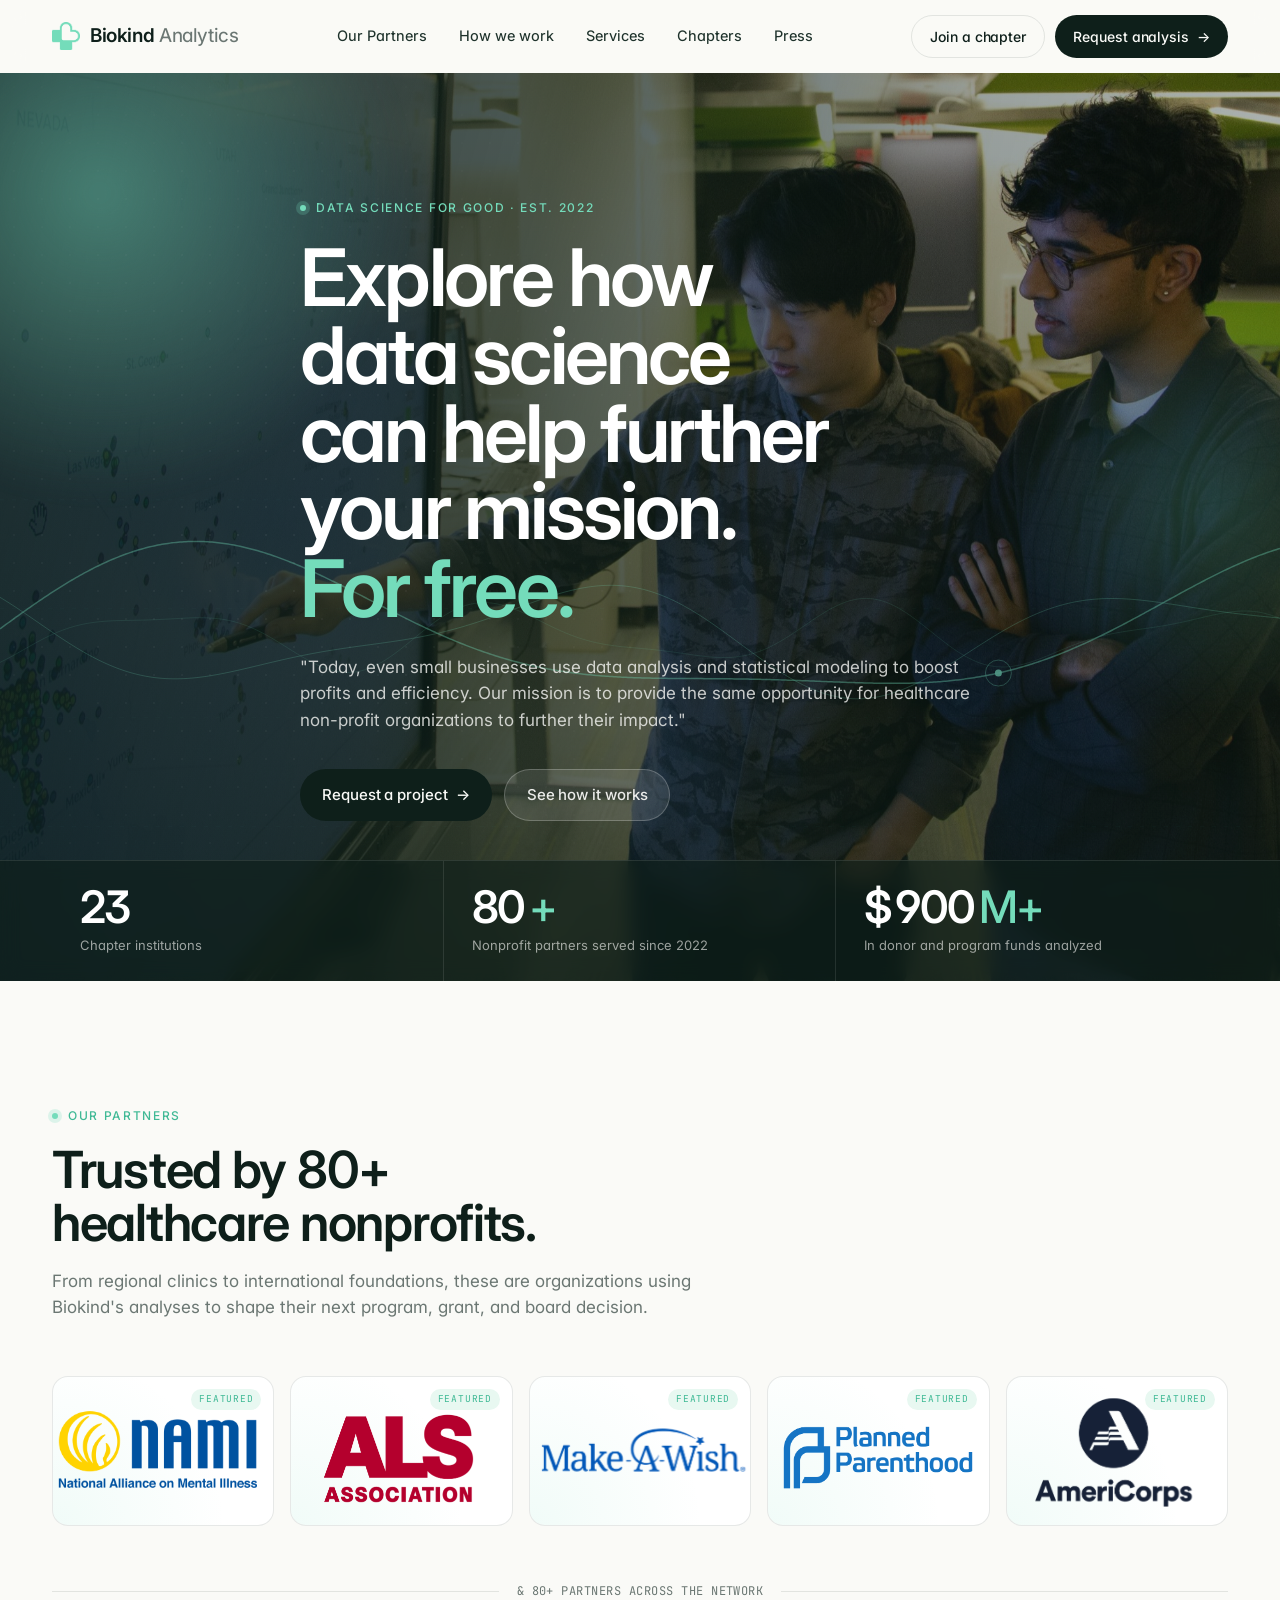
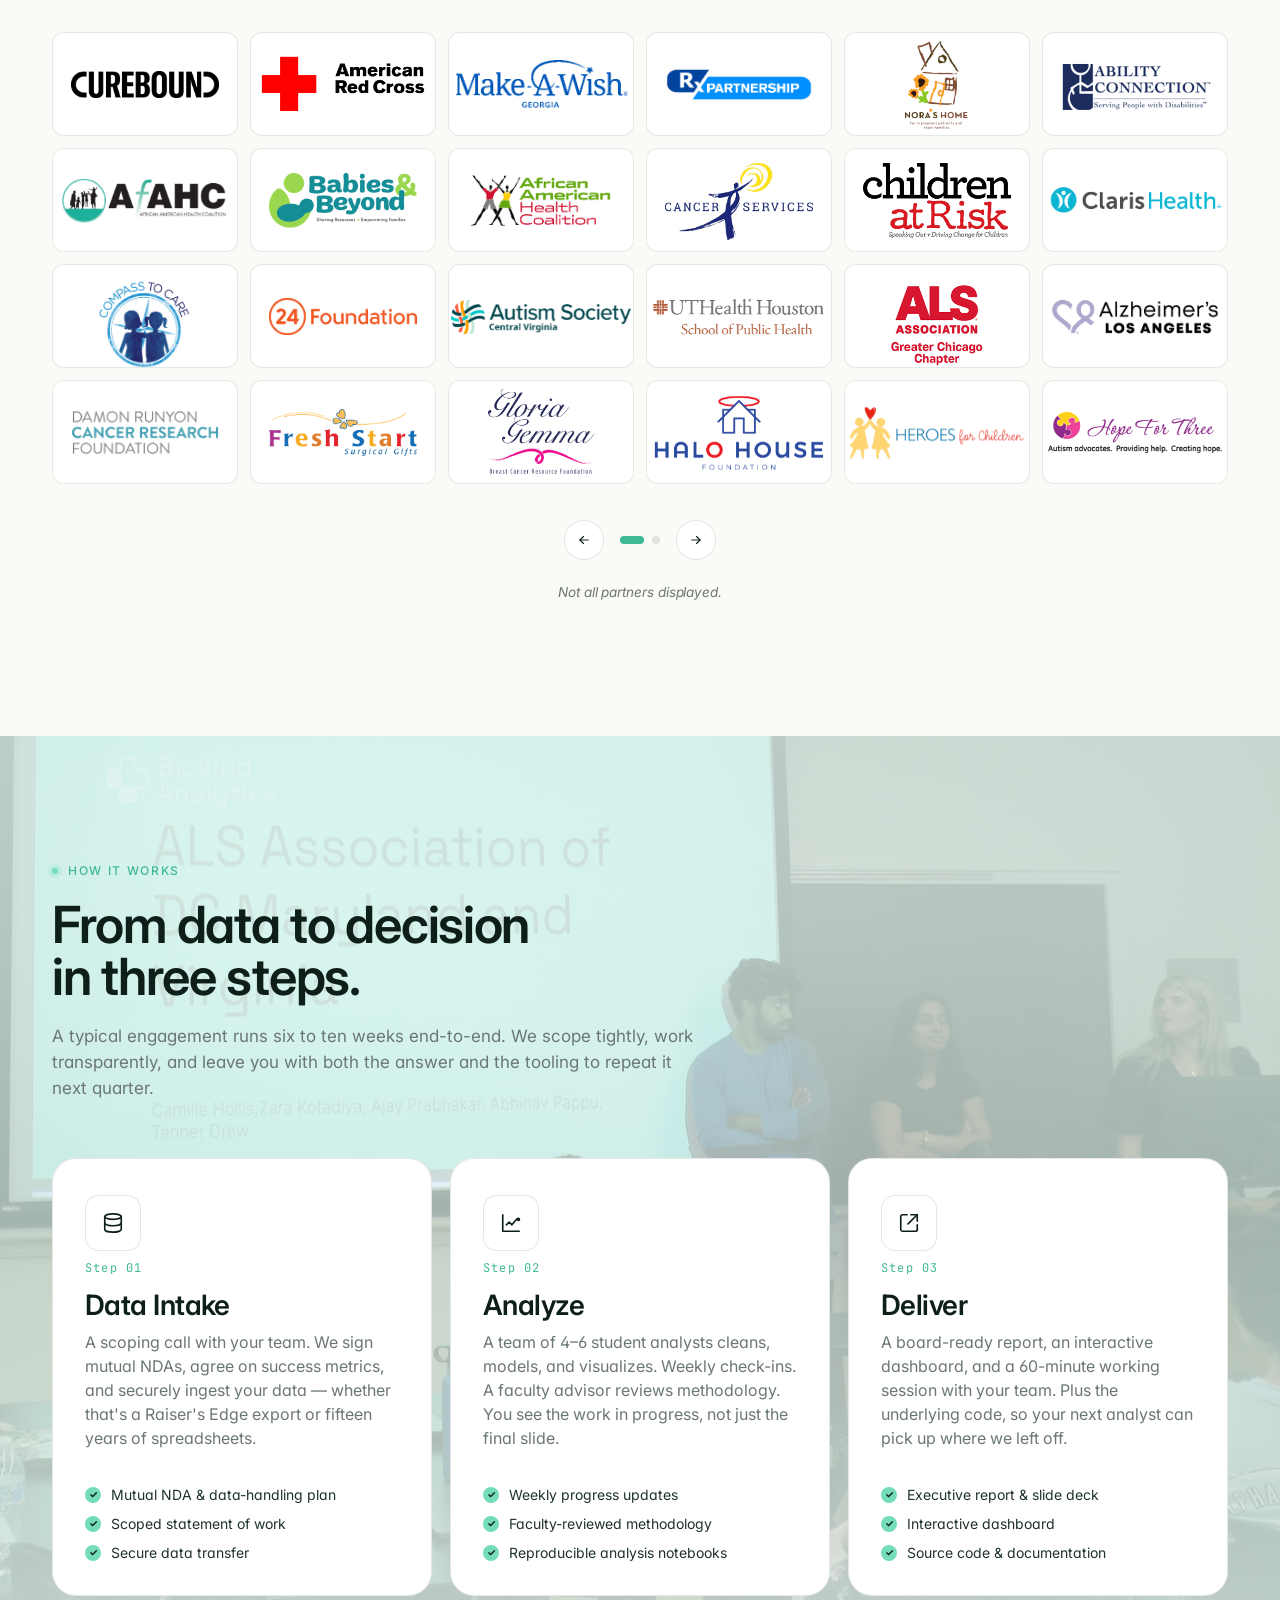
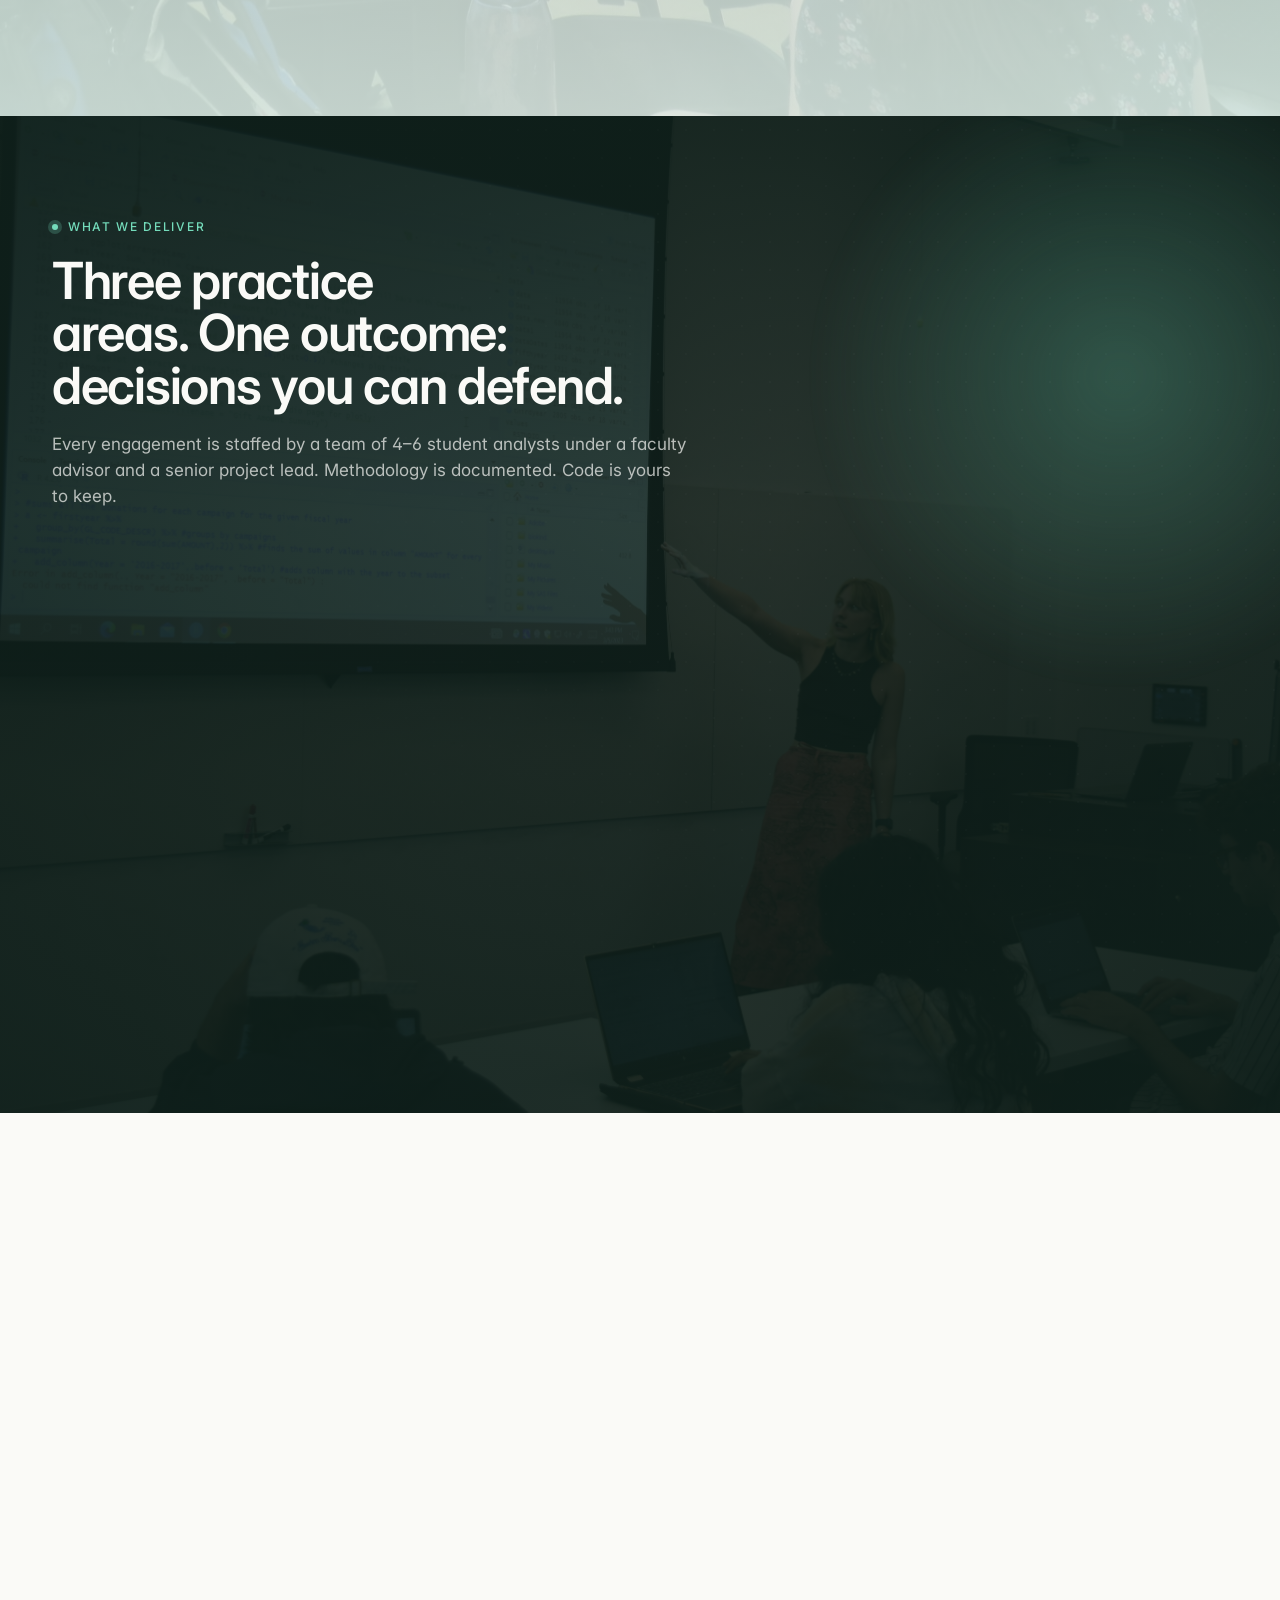
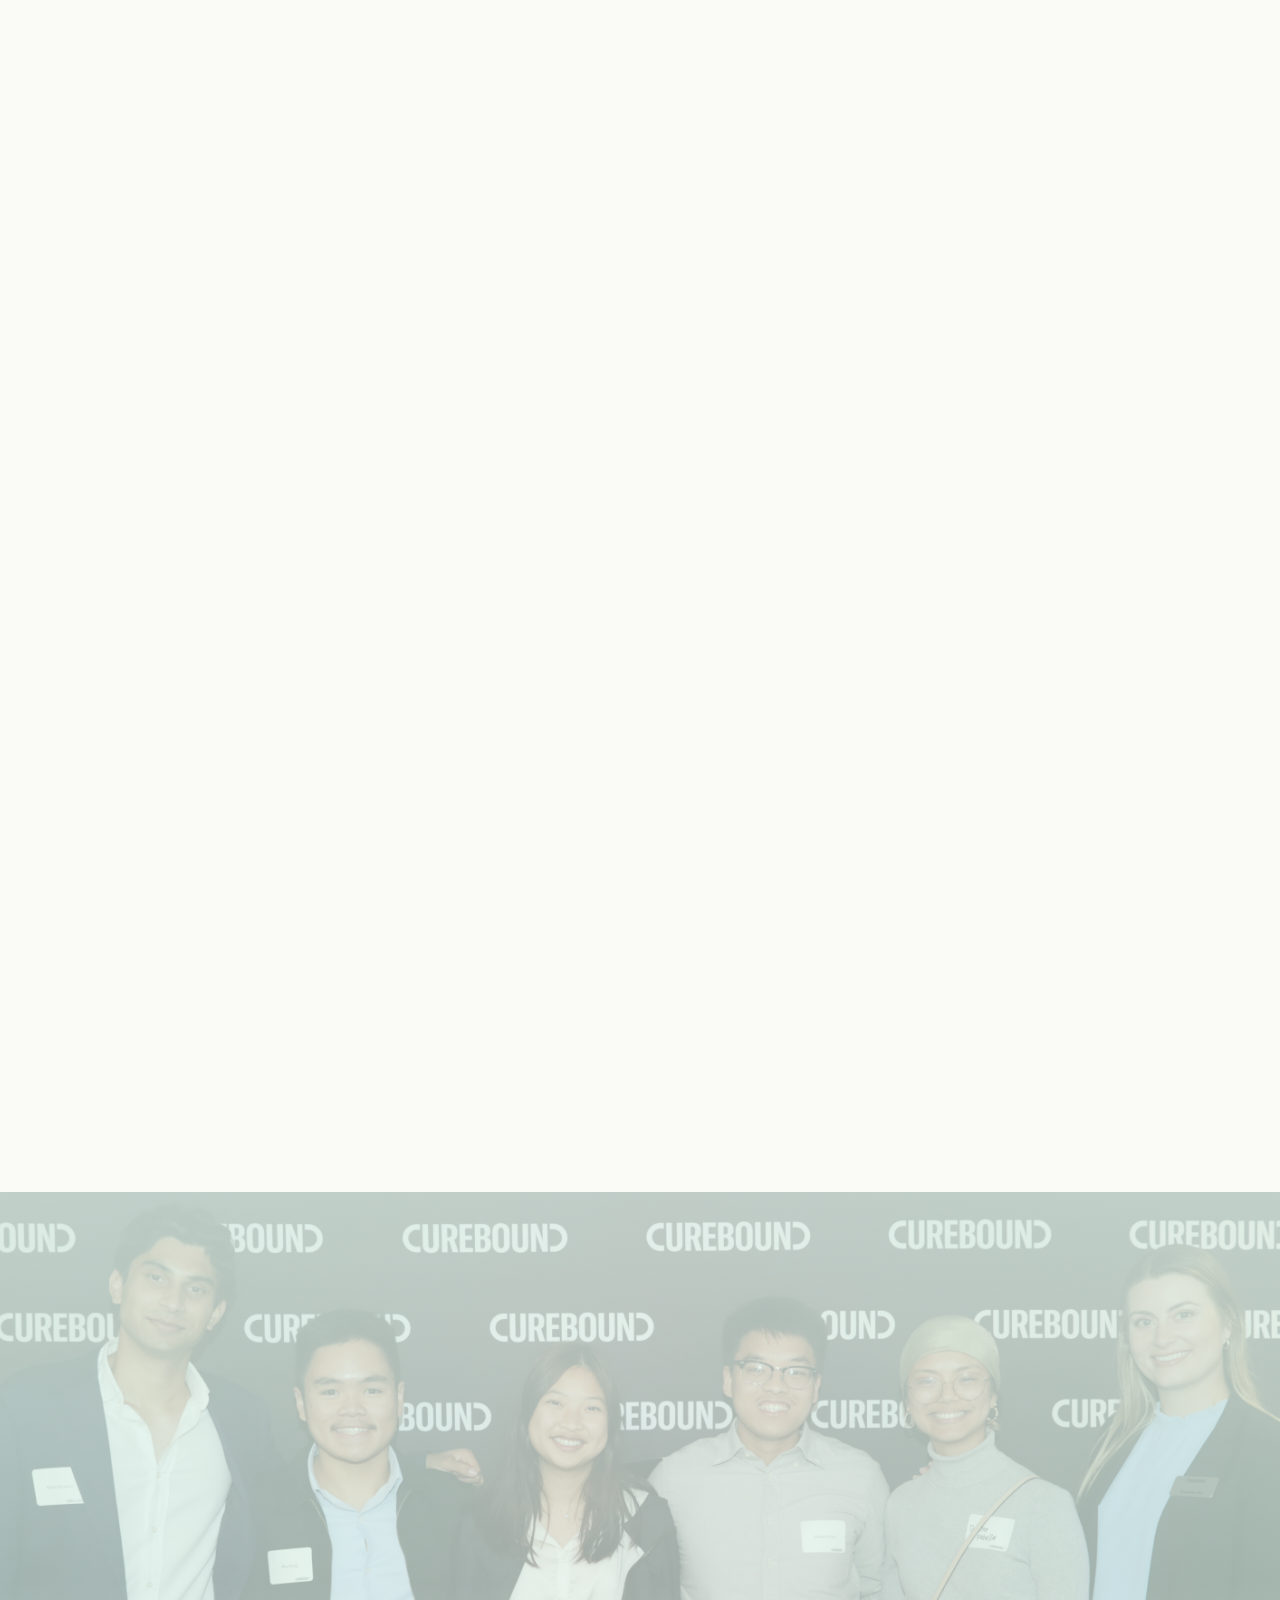
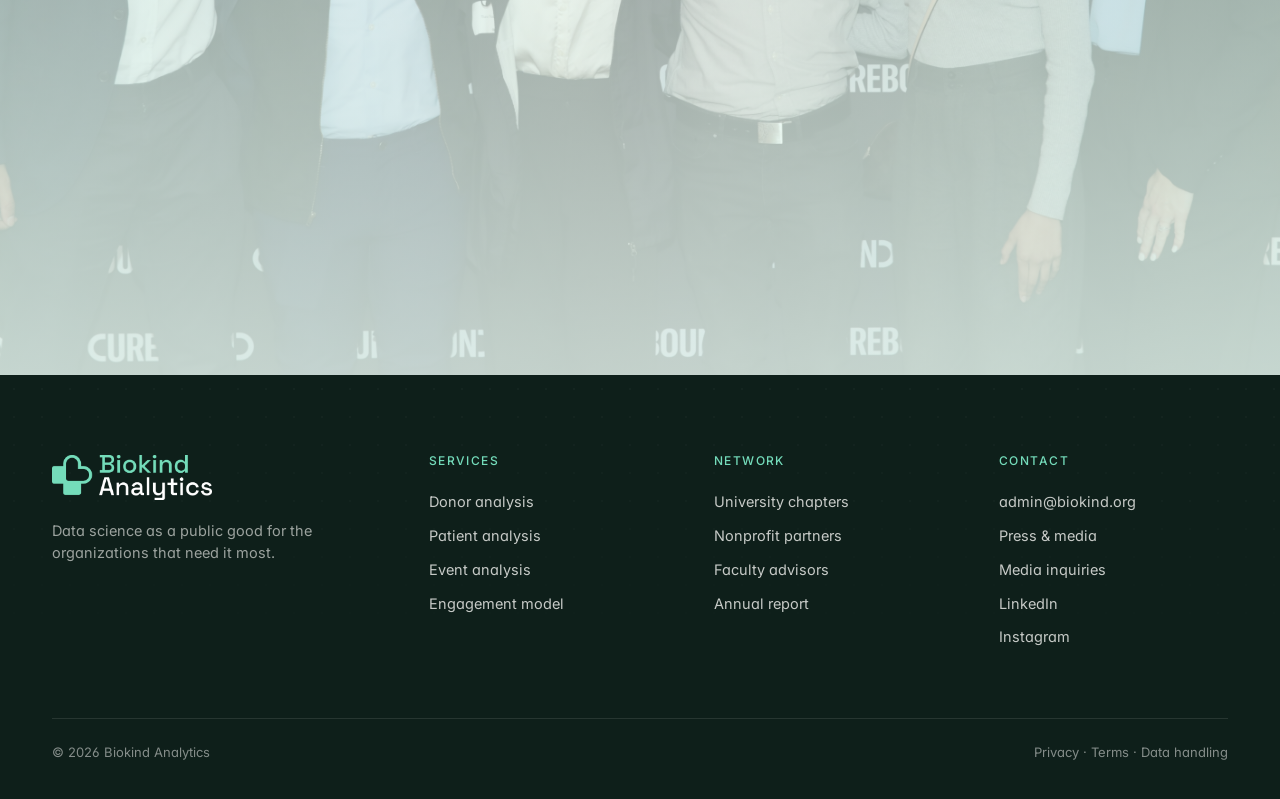
==== index.html @ a63118ed "Initial commit" ====
<!doctype html>
<html lang="en">
<head>
<meta charset="utf-8" />
<meta name="viewport" content="width=device-width, initial-scale=1" />
<title>Biokind Analytics — Data Science for Good</title>
<meta name="description" content="A student-run nonprofit providing free data science services to healthcare nonprofits. Donor trends, patient demographics, fundraising — analyzed by student analysts from 23 universities worldwide." />
<link rel="preconnect" href="https://fonts.googleapis.com" />
<link rel="preconnect" href="https://fonts.gstatic.com" crossorigin />
<link href="https://fonts.googleapis.com/css2?family=Inter:wght@400;450;500;600;700&family=JetBrains+Mono:wght@400;500&display=swap" rel="stylesheet" />
<link rel="stylesheet" href="styles.css" />
<link rel="icon" type="image/png" href="assets/biokind-emblem.png" />
</head>
<body data-motif="dots" data-show-orbs="1">

<!-- ============== NAV ============== -->
<header class="nav" id="nav" data-screen-label="Nav">
  <div class="container nav-inner">
    <a href="#top" class="nav-logo">
      <img class="emblem" src="assets/biokind-emblem.png" alt="" />
      <span>Biokind <span style="color:var(--muted); font-weight:450;">Analytics</span></span>
    </a>
    <nav class="nav-links" aria-label="Primary">
      <a href="#partners">Our Partners</a>
      <a href="#how">How we work</a>
      <a href="#services">Services</a>
      <a href="#chapters">Chapters</a>
      <a href="Press.html">Press</a>
    </nav>
    <div class="nav-cta">
      <a href="#cta" class="btn btn-ghost">Join a chapter</a>
      <a href="#cta" class="btn btn-primary">Request analysis<span class="arrow">→</span></a>
    </div>
  </div>
</header>

<!-- ============== HERO ============== -->
<section class="hero hero-full" id="top" data-screen-label="Hero">

  <!-- Full-bleed background photo -->
  <div class="hero-bg-photo" aria-hidden="true">
    <img src="assets/home.jpg" alt="" />
    <div class="hero-photo-overlay"></div>
  </div>

  <!-- Dot grid motif overlay -->
  <div class="hero-bg" aria-hidden="true">
    <div class="orb"></div>
    <div class="orb orb-2"></div>
    <div class="dot-grid"></div>
  </div>

  <!-- Animated data canvas -->
  <canvas class="hero-canvas" id="heroCanvas" aria-hidden="true"></canvas>

  <!-- Main content -->
  <div class="container hero-content">
    <div class="hero-copy reveal">
      <span class="eyebrow">Data Science for Good · Est. 2022</span>
      <h1 class="display">
        Explore how data science<br />
        can help further your mission.<br />
        <span class="ink-em light-em">For free.</span>
      </h1>
      <p class="lead hero-lead">"Today, even small businesses use data analysis and statistical modeling to boost profits and efficiency. Our mission is to provide the same opportunity for healthcare non-profit organizations to further their impact."</p>
      <div class="hero-cta">
        <a href="#cta" class="btn btn-primary">Request a project<span class="arrow">→</span></a>
        <a href="#how" class="btn btn-ghost-light">See how it works</a>
      </div>
    </div>
  </div>

  <!-- Stats bar anchored to bottom -->
  <div class="hero-stats-bar">
    <div class="container">
      <div class="hero-stats reveal">
        <div class="stat">
          <div class="stat-value" data-count-to="23"><span class="cv">0</span></div>
          <div class="stat-label">Chapter institutions</div>
        </div>
        <div class="stat">
          <div class="stat-value" data-count-to="80"><span class="cv">0</span><span class="suffix">+</span></div>
          <div class="stat-label">Nonprofit partners served since 2022</div>
        </div>
        <div class="stat">
          <div class="stat-value" data-count-to="900">$<span class="cv">0</span><span class="suffix">M+</span></div>
          <div class="stat-label">In donor and program funds analyzed</div>
        </div>
      </div>
    </div>
  </div>


</section>

<!-- ============== PARTNERS ============== -->
<section class="section partners-section" id="partners" data-screen-label="Partners">
  <div class="container">
    <div class="section-head reveal partners-head">
      <span class="eyebrow">Our partners</span>
      <h2 class="h2">Trusted by 80+ healthcare nonprofits.</h2>
      <p class="lead">From regional clinics to international foundations, these are organizations using Biokind's analyses to shape their next program, grant, and board decision.</p>
    </div>

    <div class="featured-partners reveal" id="featuredPartners"></div>

    <div class="partners-divider reveal">
      <span class="line"></span>
      <span class="mono">&amp; 80+ PARTNERS ACROSS THE NETWORK</span>
      <span class="line"></span>
    </div>

    <div class="partners-paginated reveal" id="partnersPaginated">
      <div class="paginated-track" id="paginatedTrack" style="--page: 0;">
        <div class="paginated-page">
          <div class="partner-grid" id="partnerGrid1"></div>
        </div>
        <div class="paginated-page">
          <div class="partner-grid" id="partnerGrid2"></div>
        </div>
      </div>
    </div>

    <div class="paginated-controls reveal">
      <button class="page-btn" id="pagePrev" aria-label="Previous">
        <svg width="14" height="14" viewBox="0 0 24 24" fill="none" stroke="currentColor" stroke-width="2" stroke-linecap="round" stroke-linejoin="round"><path d="M19 12H5"/><path d="M11 18l-6-6 6-6"/></svg>
      </button>
      <div class="page-dots">
        <button class="page-dot active" data-page="0" aria-label="Page 1"></button>
        <button class="page-dot" data-page="1" aria-label="Page 2"></button>
      </div>
      <button class="page-btn" id="pageNext" aria-label="Next">
        <svg width="14" height="14" viewBox="0 0 24 24" fill="none" stroke="currentColor" stroke-width="2" stroke-linecap="round" stroke-linejoin="round"><path d="M5 12h14"/><path d="M13 6l6 6-6 6"/></svg>
      </button>
    </div>

    <p class="partners-note">Not all partners displayed.</p>
  </div>
</section>

<!-- ============== HOW IT WORKS ============== -->
<section class="section how-photo-bg" id="how" data-screen-label="How it works">
  <div class="how-bg-photo" aria-hidden="true">
    <img src="assets/how-it-works.jpg" alt="" />
    <div class="how-photo-overlay"></div>
  </div>
  <div class="container">
    <div class="section-head reveal">
      <span class="eyebrow">How it works</span>
      <h2 class="h2">From data to decision<br />in three steps.</h2>
      <p class="lead">A typical engagement runs six to ten weeks end-to-end. We scope tightly, work transparently, and leave you with both the answer and the tooling to repeat it next quarter.</p>
    </div>

    <div class="how-grid">
      <div class="how-line" aria-hidden="true"></div>

      <div class="how-step reveal">
        <span class="step-dot"></span>
        <div class="step-icon" aria-hidden="true">
          <svg width="22" height="22" viewBox="0 0 24 24" fill="none" stroke="currentColor" stroke-width="1.8" stroke-linecap="round" stroke-linejoin="round"><ellipse cx="12" cy="5" rx="9" ry="3"/><path d="M21 12c0 1.66-4 3-9 3s-9-1.34-9-3"/><path d="M3 5v14c0 1.66 4 3 9 3s9-1.34 9-3V5"/></svg>
        </div>
        <span class="step-no">Step 01</span>
        <h3>Data Intake</h3>
        <p>A scoping call with your team. We sign mutual NDAs, agree on success metrics, and securely ingest your data — whether that's a Raiser's Edge export or fifteen years of spreadsheets.</p>
        <div class="deliverables">
          <div class="deliverable"><span class="check">✓</span> Mutual NDA &amp; data-handling plan</div>
          <div class="deliverable"><span class="check">✓</span> Scoped statement of work</div>
          <div class="deliverable"><span class="check">✓</span> Secure data transfer</div>
        </div>
      </div>

      <div class="how-step reveal">
        <span class="step-dot"></span>
        <div class="step-icon" aria-hidden="true">
          <svg width="22" height="22" viewBox="0 0 24 24" fill="none" stroke="currentColor" stroke-width="1.8" stroke-linecap="round" stroke-linejoin="round"><path d="M3 3v18h18"/><path d="M7 14l3-3 3 3 5-6"/><circle cx="20" cy="8" r="1.2" fill="currentColor"/></svg>
        </div>
        <span class="step-no">Step 02</span>
        <h3>Analyze</h3>
        <p>A team of 4–6 student analysts cleans, models, and visualizes. Weekly check-ins. A faculty advisor reviews methodology. You see the work in progress, not just the final slide.</p>
        <div class="deliverables">
          <div class="deliverable"><span class="check">✓</span> Weekly progress updates</div>
          <div class="deliverable"><span class="check">✓</span> Faculty-reviewed methodology</div>
          <div class="deliverable"><span class="check">✓</span> Reproducible analysis notebooks</div>
        </div>
      </div>

      <div class="how-step reveal">
        <span class="step-dot"></span>
        <div class="step-icon" aria-hidden="true">
          <svg width="22" height="22" viewBox="0 0 24 24" fill="none" stroke="currentColor" stroke-width="1.8" stroke-linecap="round" stroke-linejoin="round"><path d="M14 3h7v7"/><path d="M21 3L11 13"/><path d="M21 14v5a2 2 0 01-2 2H5a2 2 0 01-2-2V5a2 2 0 012-2h5"/></svg>
        </div>
        <span class="step-no">Step 03</span>
        <h3>Deliver</h3>
        <p>A board-ready report, an interactive dashboard, and a 60-minute working session with your team. Plus the underlying code, so your next analyst can pick up where we left off.</p>
        <div class="deliverables">
          <div class="deliverable"><span class="check">✓</span> Executive report &amp; slide deck</div>
          <div class="deliverable"><span class="check">✓</span> Interactive dashboard</div>
          <div class="deliverable"><span class="check">✓</span> Source code &amp; documentation</div>
        </div>
      </div>
    </div>
  </div>
</section>

<!-- ============== SERVICES (dark) ============== -->
<section class="impact services-photo-bg" id="services" data-screen-label="Services">
  <div class="services-bg-photo" aria-hidden="true">
    <img src="assets/classroom.jpg" alt="" />
    <div class="services-photo-overlay"></div>
  </div>
  <div class="dot-grid" aria-hidden="true"></div>
  <div class="orb" aria-hidden="true"></div>
  <div class="container">
    <div class="section-head reveal">
      <span class="eyebrow" style="color: var(--teal);">What we deliver</span>
      <h2 class="h2" style="color: var(--paper);">Three practice areas. One outcome:<br />decisions you can defend.</h2>
      <p class="lead" style="color: rgba(250,250,247,0.7);">Every engagement is staffed by a team of 4–6 student analysts under a faculty advisor and a senior project lead. Methodology is documented. Code is yours to keep.</p>
    </div>

    <div class="services-grid dark-cards">

      <article class="service-card reveal">
        <span class="num">01 / Donor</span>
        <h3>Donor Analysis</h3>
        <p>Segment your supporter base, surface lapsed-giving risk, and forecast year-end revenue. We turn raw CRM exports into a clear retention strategy.</p>
        <div class="service-tags">
          <span class="tag">Retention modeling</span>
          <span class="tag">LTV</span>
          <span class="tag">Cohort analysis</span>
        </div>
        <div class="viz">
          <svg viewBox="0 0 280 148" style="width:100%;height:100%;display:block;" preserveAspectRatio="xMidYMid meet">
            <!-- grid lines -->
            <line x1="36" y1="14" x2="36" y2="118" stroke="rgba(255,255,255,0.12)" stroke-width="1"/>
            <line x1="36" y1="14" x2="272" y2="14" stroke="rgba(255,255,255,0.07)" stroke-width="1" stroke-dasharray="3 4"/>
            <line x1="36" y1="40" x2="272" y2="40" stroke="rgba(255,255,255,0.07)" stroke-width="1" stroke-dasharray="3 4"/>
            <line x1="36" y1="66" x2="272" y2="66" stroke="rgba(255,255,255,0.07)" stroke-width="1" stroke-dasharray="3 4"/>
            <line x1="36" y1="92" x2="272" y2="92" stroke="rgba(255,255,255,0.07)" stroke-width="1" stroke-dasharray="3 4"/>
            <line x1="36" y1="118" x2="272" y2="118" stroke="rgba(255,255,255,0.12)" stroke-width="1"/>
            <!-- y axis labels -->
            <text x="30" y="18" text-anchor="end" fill="rgba(255,255,255,0.4)" font-size="8" font-family="JetBrains Mono,monospace">100%</text>
            <text x="30" y="44" text-anchor="end" fill="rgba(255,255,255,0.4)" font-size="8" font-family="JetBrains Mono,monospace">75%</text>
            <text x="30" y="70" text-anchor="end" fill="rgba(255,255,255,0.4)" font-size="8" font-family="JetBrains Mono,monospace">50%</text>
            <text x="30" y="96" text-anchor="end" fill="rgba(255,255,255,0.4)" font-size="8" font-family="JetBrains Mono,monospace">25%</text>
            <!-- year groups: 2020-2024, each group = retained (teal) + new (white/20) -->
            <!-- 2020: retained 58%, new 42% -->
            <rect x="42" y="68" width="14" height="50" rx="2" fill="rgba(116,220,187,0.90)"/>
            <rect x="57" y="83" width="14" height="35" rx="2" fill="rgba(255,255,255,0.20)"/>
            <!-- 2021: retained 63%, new 37% -->
            <rect x="83" y="61" width="14" height="57" rx="2" fill="rgba(116,220,187,0.90)"/>
            <rect x="98" y="87" width="14" height="31" rx="2" fill="rgba(255,255,255,0.20)"/>
            <!-- 2022: retained 67%, new 33% -->
            <rect x="124" y="55" width="14" height="63" rx="2" fill="rgba(116,220,187,0.90)"/>
            <rect x="139" y="91" width="14" height="27" rx="2" fill="rgba(255,255,255,0.20)"/>
            <!-- 2023: retained 71%, new 29% -->
            <rect x="165" y="49" width="14" height="69" rx="2" fill="rgba(116,220,187,1)"/>
            <rect x="180" y="93" width="14" height="25" rx="2" fill="rgba(255,255,255,0.20)"/>
            <!-- 2024: retained 76%, new 24% -->
            <rect x="206" y="40" width="14" height="78" rx="2" fill="rgba(116,220,187,1)" filter="url(#glow)"/>
            <rect x="221" y="94" width="14" height="24" rx="2" fill="rgba(255,255,255,0.20)"/>
            <!-- x labels -->
            <text x="57" y="130" text-anchor="middle" fill="rgba(255,255,255,0.45)" font-size="8" font-family="JetBrains Mono,monospace">2020</text>
            <text x="98" y="130" text-anchor="middle" fill="rgba(255,255,255,0.45)" font-size="8" font-family="JetBrains Mono,monospace">2021</text>
            <text x="139" y="130" text-anchor="middle" fill="rgba(255,255,255,0.45)" font-size="8" font-family="JetBrains Mono,monospace">2022</text>
            <text x="180" y="130" text-anchor="middle" fill="rgba(255,255,255,0.45)" font-size="8" font-family="JetBrains Mono,monospace">2023</text>
            <text x="221" y="130" text-anchor="middle" fill="rgba(255,255,255,0.45)" font-size="8" font-family="JetBrains Mono,monospace">2024</text>
            <!-- legend -->
            <rect x="37" y="139" width="8" height="6" rx="1" fill="rgba(116,220,187,0.9)"/>
            <text x="48" y="145" fill="rgba(255,255,255,0.55)" font-size="8" font-family="JetBrains Mono,monospace">Retained</text>
            <rect x="110" y="139" width="8" height="6" rx="1" fill="rgba(255,255,255,0.20)"/>
            <text x="121" y="145" fill="rgba(255,255,255,0.55)" font-size="8" font-family="JetBrains Mono,monospace">New</text>
          </svg>
        </div>
      </article>

      <article class="service-card reveal">
        <span class="num">02 / Patient</span>
        <h3>Patient Analysis</h3>
        <p>Map who you serve and who you're missing. Demographics, access gaps, outcomes trends. Visualized for board decks and grant applications.</p>
        <div class="service-tags">
          <span class="tag">Demographics</span>
          <span class="tag">Access mapping</span>
          <span class="tag">Outcomes</span>
        </div>
        <div class="viz">
          <svg viewBox="0 0 280 148" style="width:100%;height:100%;display:block;" preserveAspectRatio="xMidYMid meet">
            <defs>
              <filter id="glow"><feGaussianBlur stdDeviation="2" result="blur"/><feMerge><feMergeNode in="blur"/><feMergeNode in="SourceGraphic"/></feMerge></filter>
            </defs>
            <!-- donut: cx=90,cy=74,r=46,inner=28 -->
            <!-- Under 18: 22% = 79.2deg, stroke-dasharray=22 78 -->
            <circle cx="90" cy="74" r="38" fill="none" stroke="rgba(255,255,255,0.06)" stroke-width="18"/>
            <circle cx="90" cy="74" r="38" fill="none" stroke="rgba(116,220,187,1)" stroke-width="18" stroke-dasharray="23.88 100" stroke-dashoffset="0" transform="rotate(-90 90 74)" stroke-linecap="butt"/>
            <circle cx="90" cy="74" r="38" fill="none" stroke="rgba(255,255,255,0.55)" stroke-width="18" stroke-dasharray="31.4 100" stroke-dashoffset="-23.88" transform="rotate(-90 90 74)" stroke-linecap="butt"/>
            <circle cx="90" cy="74" r="38" fill="none" stroke="rgba(116,220,187,0.45)" stroke-width="18" stroke-dasharray="28.9 100" stroke-dashoffset="-55.28" transform="rotate(-90 90 74)" stroke-linecap="butt"/>
            <circle cx="90" cy="74" r="38" fill="none" stroke="rgba(255,255,255,0.22)" stroke-width="18" stroke-dasharray="15.72 100" stroke-dashoffset="-84.18" transform="rotate(-90 90 74)" stroke-linecap="butt"/>
            <!-- center label -->
            <text x="90" y="70" text-anchor="middle" fill="white" font-size="16" font-weight="600" font-family="Inter,sans-serif">4,218</text>
            <text x="90" y="82" text-anchor="middle" fill="rgba(255,255,255,0.45)" font-size="8" font-family="JetBrains Mono,monospace">PATIENTS</text>
            <!-- legend -->
            <rect x="152" y="28" width="9" height="9" rx="2" fill="rgba(116,220,187,1)"/>
            <text x="165" y="37" fill="rgba(255,255,255,0.80)" font-size="9.5" font-family="Inter,sans-serif">Under 18</text>
            <text x="165" y="48" fill="rgba(255,255,255,0.45)" font-size="8.5" font-family="JetBrains Mono,monospace">22%</text>
            <rect x="152" y="58" width="9" height="9" rx="2" fill="rgba(255,255,255,0.55)"/>
            <text x="165" y="67" fill="rgba(255,255,255,0.80)" font-size="9.5" font-family="Inter,sans-serif">18 – 40</text>
            <text x="165" y="78" fill="rgba(255,255,255,0.45)" font-size="8.5" font-family="JetBrains Mono,monospace">31%</text>
            <rect x="152" y="88" width="9" height="9" rx="2" fill="rgba(116,220,187,0.45)"/>
            <text x="165" y="97" fill="rgba(255,255,255,0.80)" font-size="9.5" font-family="Inter,sans-serif">40 – 65</text>
            <text x="165" y="108" fill="rgba(255,255,255,0.45)" font-size="8.5" font-family="JetBrains Mono,monospace">29%</text>
            <rect x="152" y="118" width="9" height="9" rx="2" fill="rgba(255,255,255,0.22)"/>
            <text x="165" y="127" fill="rgba(255,255,255,0.80)" font-size="9.5" font-family="Inter,sans-serif">65+</text>
            <text x="165" y="138" fill="rgba(255,255,255,0.45)" font-size="8.5" font-family="JetBrains Mono,monospace">18%</text>
          </svg>
        </div>
      </article>

      <article class="service-card reveal">
        <span class="num">03 / Event</span>
        <h3>Event Analysis</h3>
        <p>Measure what your gala, race, or campaign actually returned. Attendance, ROI, channel attribution.</p>
        <div class="service-tags">
          <span class="tag">ROI</span>
          <span class="tag">Attribution</span>
          <span class="tag">Benchmarking</span>
        </div>
        <div class="viz">
          <svg viewBox="0 0 280 148" style="width:100%;height:100%;display:block;" preserveAspectRatio="xMidYMid meet">
            <defs>
              <linearGradient id="grossGrad" x1="0" y1="0" x2="0" y2="1">
                <stop offset="0%" stop-color="rgba(116,220,187,0.30)"/>
                <stop offset="100%" stop-color="rgba(116,220,187,0)"/>
              </linearGradient>
              <linearGradient id="netGrad" x1="0" y1="0" x2="0" y2="1">
                <stop offset="0%" stop-color="rgba(255,255,255,0.15)"/>
                <stop offset="100%" stop-color="rgba(255,255,255,0)"/>
              </linearGradient>
            </defs>
            <!-- grid -->
            <line x1="36" y1="14" x2="36" y2="112" stroke="rgba(255,255,255,0.12)" stroke-width="1"/>
            <line x1="36" y1="112" x2="272" y2="112" stroke="rgba(255,255,255,0.12)" stroke-width="1"/>
            <line x1="36" y1="14" x2="272" y2="14" stroke="rgba(255,255,255,0.06)" stroke-width="1" stroke-dasharray="3 4"/>
            <line x1="36" y1="46" x2="272" y2="46" stroke="rgba(255,255,255,0.06)" stroke-width="1" stroke-dasharray="3 4"/>
            <line x1="36" y1="79" x2="272" y2="79" stroke="rgba(255,255,255,0.06)" stroke-width="1" stroke-dasharray="3 4"/>
            <!-- y axis -->
            <text x="30" y="18" text-anchor="end" fill="rgba(255,255,255,0.35)" font-size="8" font-family="JetBrains Mono,monospace">$150k</text>
            <text x="30" y="50" text-anchor="end" fill="rgba(255,255,255,0.35)" font-size="8" font-family="JetBrains Mono,monospace">$100k</text>
            <text x="30" y="83" text-anchor="end" fill="rgba(255,255,255,0.35)" font-size="8" font-family="JetBrains Mono,monospace">$50k</text>
            <!-- Gross revenue fill -->
            <path d="M46,88 C72,80 98,52 124,44 C150,36 176,24 202,20 C228,16 254,18 268,16 L268,112 L46,112 Z" fill="url(#grossGrad)"/>
            <!-- Net revenue fill -->
            <path d="M46,105 C72,100 98,88 124,80 C150,72 176,60 202,55 C228,50 254,50 268,48 L268,112 L46,112 Z" fill="url(#netGrad)"/>
            <!-- Gross line -->
            <path d="M46,88 C72,80 98,52 124,44 C150,36 176,24 202,20 C228,16 254,18 268,16" fill="none" stroke="rgba(116,220,187,1)" stroke-width="2" stroke-linecap="round"/>
            <!-- Net line -->
            <path d="M46,105 C72,100 98,88 124,80 C150,72 176,60 202,55 C228,50 254,50 268,48" fill="none" stroke="rgba(255,255,255,0.50)" stroke-width="1.5" stroke-linecap="round" stroke-dasharray="5 3"/>
            <!-- dots on gross -->
            <circle cx="124" cy="44" r="3" fill="rgba(116,220,187,1)"/>
            <circle cx="202" cy="20" r="3.5" fill="rgba(116,220,187,1)"/>
            <!-- x labels -->
            <text x="46" y="125" text-anchor="middle" fill="rgba(255,255,255,0.35)" font-size="7.5" font-family="JetBrains Mono,monospace">Gala</text>
            <text x="90" y="125" text-anchor="middle" fill="rgba(255,255,255,0.35)" font-size="7.5" font-family="JetBrains Mono,monospace">5K Run</text>
            <text x="134" y="125" text-anchor="middle" fill="rgba(255,255,255,0.35)" font-size="7.5" font-family="JetBrains Mono,monospace">Auction</text>
            <text x="178" y="125" text-anchor="middle" fill="rgba(255,255,255,0.35)" font-size="7.5" font-family="JetBrains Mono,monospace">Golf</text>
            <text x="222" y="125" text-anchor="middle" fill="rgba(255,255,255,0.35)" font-size="7.5" font-family="JetBrains Mono,monospace">Concert</text>
            <text x="266" y="125" text-anchor="middle" fill="rgba(255,255,255,0.35)" font-size="7.5" font-family="JetBrains Mono,monospace">Gala '24</text>
            <!-- legend -->
            <line x1="37" y1="139" x2="47" y2="139" stroke="rgba(116,220,187,1)" stroke-width="2"/>
            <text x="50" y="143" fill="rgba(255,255,255,0.55)" font-size="8" font-family="JetBrains Mono,monospace">Gross revenue</text>
            <line x1="145" y1="139" x2="155" y2="139" stroke="rgba(255,255,255,0.45)" stroke-width="1.5" stroke-dasharray="4 2"/>
            <text x="158" y="143" fill="rgba(255,255,255,0.55)" font-size="8" font-family="JetBrains Mono,monospace">Net revenue</text>
          </svg>
        </div>
      </article>

    </div>
  </div>
</section>

<!-- ============== TESTIMONIALS ============== -->
<section class="section" id="testimonials" data-screen-label="Testimonials">
  <div class="container">
    <div class="section-head reveal">
      <span class="eyebrow">From our partners</span>
      <h2 class="h2">What nonprofit CEOs are saying.</h2>
    </div>

    <div class="testimonial-grid">
      <article class="testimonial featured reveal">
        <div class="quote-mark">“</div>
        <blockquote>Biokind helped our internal team understand our metric better and to share with donors key data points that fuel our mission. They also helped identify how we are reaching underserved communities, which in turn, helps us apply for more grant opportunities.</blockquote>
        <div class="attribution">
          <div class="avatar avatar-photo"><img src="assets/david-hancock.jpeg" alt="David Hancock" /></div>
          <div>
            <div class="name" style="color: var(--paper);">David Hancock</div>
            <div class="role">CEO, Heroes for Children</div>
          </div>
        </div>
      </article>

      <article class="testimonial reveal">
        <div class="quote-mark">“</div>
        <blockquote>The analysis will help us dig further into our donor data and make more informed decisions about solicitations and stewardship. It highlighted the timing of revenue and where to leverage campaigns.</blockquote>
        <div class="attribution">
          <div class="avatar avatar-photo"><img src="assets/jill-brunner.jpeg" alt="Jill Brunner" /></div>
          <div>
            <div class="name">Jill Brunner</div>
            <div class="role">VP, ALS Association</div>
          </div>
        </div>
      </article>
    </div>
  </div>
</section>

<!-- ============== PARTNERS & CHAPTERS ============== -->
<section class="section logo-section" id="chapters" data-screen-label="Chapters">
  <div class="container">
    <div class="section-head reveal">
      <span class="eyebrow">The network</span>
      <h2 class="h2">23 university chapters.<br />One mission.</h2>
    </div>

    <div class="logo-grid reveal" id="chaptersGrid">
      <div class="logo-cell"><img src="assets/chapters/emory.png" alt="Emory University" loading="lazy" /></div>
      <div class="logo-cell"><img src="assets/chapters/rice.png" alt="Rice University" loading="lazy" /></div>
      <div class="logo-cell"><img src="assets/chapters/johns-hopkins.png" alt="Johns Hopkins University" loading="lazy" /></div>
      <div class="logo-cell"><img src="assets/chapters/duke.png" alt="Duke University" loading="lazy" /></div>
      <div class="logo-cell"><img src="assets/chapters/uva.png" alt="University of Virginia" loading="lazy" /></div>
      <div class="logo-cell"><img src="assets/chapters/unc.png" alt="UNC Chapel Hill" loading="lazy" /></div>
      <div class="logo-cell"><img src="assets/chapters/northwestern.png" alt="Northwestern University" loading="lazy" /></div>
      <div class="logo-cell"><img src="assets/chapters/uchicago.png" alt="University of Chicago" loading="lazy" /></div>
      <div class="logo-cell"><img src="assets/chapters/nyu.png" alt="NYU" loading="lazy" /></div>
      <div class="logo-cell"><img src="assets/chapters/usc.png" alt="USC" loading="lazy" /></div>
      <div class="logo-cell"><img src="assets/chapters/ucla.png" alt="UCLA" loading="lazy" /></div>
      <div class="logo-cell"><img src="assets/chapters/ucsd.png" alt="UC San Diego" loading="lazy" /></div>
      <div class="logo-cell"><img src="assets/chapters/ucdavis.png" alt="UC Davis" loading="lazy" /></div>
      <div class="logo-cell"><img src="assets/chapters/illinois.png" alt="University of Illinois" loading="lazy" /></div>
      <div class="logo-cell"><img src="assets/chapters/uwisconsin.png" alt="University of Wisconsin–Madison" loading="lazy" /></div>
      <div class="logo-cell"><img src="assets/chapters/northeastern.png" alt="Northeastern University" loading="lazy" /></div>
      <div class="logo-cell"><img src="assets/chapters/rutgers.png" alt="Rutgers University" loading="lazy" /></div>
      <div class="logo-cell"><img src="assets/chapters/brown.png" alt="Brown University" loading="lazy" /></div>
      <div class="logo-cell"><img src="assets/chapters/rochester.png" alt="University of Rochester" loading="lazy" /></div>
      <div class="logo-cell"><img src="assets/chapters/vanderbilt.png" alt="Vanderbilt University" loading="lazy" /></div>
      <div class="logo-cell"><img src="assets/chapters/toronto.png" alt="University of Toronto" loading="lazy" /></div>
      <div class="logo-cell"><img src="assets/chapters/ubc.png" alt="University of British Columbia" loading="lazy" /></div>
      <div class="logo-cell"><img src="assets/chapters/sydney.png" alt="University of Sydney" loading="lazy" /></div>
    </div>
  </div>
</section>

<!-- ============== GET INVOLVED ============== -->
<section class="section cta-photo-bg" id="cta" data-screen-label="Get Involved">
  <div class="cta-bg-photo" aria-hidden="true">
    <img src="assets/get-involved.jpg" alt="" />
    <div class="cta-photo-overlay"></div>
  </div>
  <div class="container">
    <div class="section-head reveal">
      <span class="eyebrow">Get involved</span>
      <h2 class="h2">Three ways forward.</h2>
      <p class="lead">Whether you have data that needs answers, a chapter to start, or capacity to support our work, there's a place for you.</p>
    </div>

    <div class="cta-grid">
      <article class="cta-card teal reveal">
        <span class="audience">For nonprofits</span>
        <h3>Request a project</h3>
        <p>If your organization works in healthcare and you have data sitting unanalyzed, tell us about it. We respond to every inquiry within five business days.</p>
        <span class="corner" aria-hidden="true">
          <svg width="14" height="14" viewBox="0 0 24 24" fill="none" stroke="currentColor" stroke-width="2.2" stroke-linecap="round" stroke-linejoin="round"><path d="M5 12h14"/><path d="M13 6l6 6-6 6"/></svg>
        </span>
        <a href="#" class="btn btn-primary">Submit an inquiry<span class="arrow">→</span></a>
      </article>

      <article class="cta-card dark reveal">
        <span class="audience">For students</span>
        <h3>Join a chapter</h3>
        <p>Active chapters at 23 universities. No chapter at your school? We'll help you start one, over 80% of our current chapters were founded by students like you.</p>
        <span class="corner" aria-hidden="true">
          <svg width="14" height="14" viewBox="0 0 24 24" fill="none" stroke="currentColor" stroke-width="2.2" stroke-linecap="round" stroke-linejoin="round"><path d="M5 12h14"/><path d="M13 6l6 6-6 6"/></svg>
        </span>
        <a href="#" class="btn btn-secondary">Find your chapter<span class="arrow">→</span></a>
      </article>
    </div>
  </div>
</section>

<!-- ============== FOOTER ============== -->
<footer id="about" data-screen-label="Footer">
  <div class="dot-grid" aria-hidden="true"></div>
  <div class="container">
    <div class="foot-grid">
      <div class="foot-brand">
        <img src="assets/biokind-logo.png" alt="Biokind Analytics" />
        <p>Data science as a public good for the organizations that need it most.</p>
      </div>
      <div class="foot-col">
        <h4>Services</h4>
        <a href="#services">Donor analysis</a>
        <a href="#services">Patient analysis</a>
        <a href="#services">Event analysis</a>
        <a href="#how">Engagement model</a>
      </div>
      <div class="foot-col">
        <h4>Network</h4>
        <a href="#chapters">University chapters</a>
        <a href="#chapters">Nonprofit partners</a>
        <a href="#">Faculty advisors</a>
        <a href="#">Annual report</a>
      </div>
      <div class="foot-col">
        <h4>Contact</h4>
        <a href="mailto:admin@biokind.org">admin@biokind.org</a>
        <a href="Press.html">Press &amp; media</a>
        <a href="mailto:admin@biokind.org?subject=Media%20inquiry">Media inquiries</a>
        <a href="#">LinkedIn</a>
        <a href="#">Instagram</a>
      </div>
    </div>
    <div class="foot-bottom">
      <span>© 2026 Biokind Analytics</span>
      <span>Privacy · Terms · Data handling</span>
    </div>
  </div>
</footer>

<script src="script.js"></script>

</body>
</html>
---- styles.css ----
/* ============== Biokind Analytics — styles ============== */

:root {
  --teal: #74dcbb;
  --teal-deep: #3FB995;
  --teal-soft: #E8F8F1;
  --teal-glow: rgba(116, 220, 187, 0.45);

  --ink: #0E1F1A;
  --ink-2: #1E322B;
  --muted: #6B7773;
  --line: rgba(14, 31, 26, 0.10);
  --line-soft: rgba(14, 31, 26, 0.06);
  --paper: #FAFAF7;
  --paper-2: #F4F4EF;
  --white: #ffffff;

  --radius-sm: 8px;
  --radius: 14px;
  --radius-lg: 24px;
  --radius-xl: 32px;

  --shadow-sm: 0 1px 2px rgba(14,31,26,0.04), 0 1px 1px rgba(14,31,26,0.03);
  --shadow: 0 1px 2px rgba(14,31,26,0.04), 0 8px 24px rgba(14,31,26,0.06);
  --shadow-lg: 0 24px 60px -20px rgba(14,31,26,0.18), 0 8px 24px rgba(14,31,26,0.06);

  --container: 1240px;

  --font: "Inter", -apple-system, BlinkMacSystemFont, "Segoe UI", sans-serif;
  --mono: "JetBrains Mono", ui-monospace, SFMono-Regular, Menlo, monospace;
}

* { box-sizing: border-box; }

html, body {
  margin: 0;
  padding: 0;
  font-family: var(--font);
  color: var(--ink);
  background: var(--paper);
  font-feature-settings: "ss01", "cv11";
  -webkit-font-smoothing: antialiased;
  -moz-osx-font-smoothing: grayscale;
  line-height: 1.5;
  scroll-behavior: smooth;
}

img { max-width: 100%; display: block; }
a { color: inherit; text-decoration: none; }
button { font-family: inherit; cursor: pointer; border: none; background: none; }

.container {
  max-width: var(--container);
  margin: 0 auto;
  padding: 0 32px;
}

/* ============== Typography ============== */
h1, h2, h3, h4 {
  font-family: var(--font);
  font-weight: 600;
  letter-spacing: -0.02em;
  line-height: 1.05;
  margin: 0;
  color: var(--ink);
  text-wrap: balance;
}

.display {
  font-size: clamp(44px, 6.2vw, 84px);
  font-weight: 600;
  letter-spacing: -0.035em;
  line-height: 0.98;
}

.h2 {
  font-size: clamp(34px, 4vw, 54px);
  letter-spacing: -0.025em;
  line-height: 1.02;
}

.h3 {
  font-size: clamp(22px, 2vw, 28px);
  letter-spacing: -0.015em;
  line-height: 1.15;
}

.eyebrow {
  font-size: 12px;
  font-weight: 500;
  letter-spacing: 0.14em;
  text-transform: uppercase;
  color: var(--teal-deep);
  display: inline-flex;
  align-items: center;
  gap: 10px;
}
.eyebrow::before {
  content: "";
  width: 6px;
  height: 6px;
  border-radius: 50%;
  background: var(--teal);
  box-shadow: 0 0 0 4px rgba(116,220,187,0.22);
}

.lead {
  font-size: clamp(17px, 1.3vw, 20px);
  color: var(--muted);
  line-height: 1.55;
  max-width: 62ch;
  text-wrap: pretty;
}

.mono {
  font-family: var(--mono);
  font-size: 12px;
  letter-spacing: 0.04em;
  text-transform: uppercase;
  color: var(--muted);
}

/* ============== Buttons ============== */
.btn {
  display: inline-flex;
  align-items: center;
  gap: 8px;
  padding: 14px 22px;
  border-radius: 999px;
  font-size: 15px;
  font-weight: 500;
  letter-spacing: -0.005em;
  transition: transform .15s ease, background .2s ease, color .2s ease, box-shadow .2s ease;
  white-space: nowrap;
}
.btn-primary {
  background: var(--ink);
  color: var(--paper);
}
.btn-primary:hover {
  background: var(--ink-2);
  transform: translateY(-1px);
  box-shadow: 0 8px 20px rgba(14,31,26,0.18);
}
.btn-secondary {
  background: var(--teal);
  color: var(--ink);
}
.btn-secondary:hover {
  background: var(--teal-deep);
  color: var(--white);
  transform: translateY(-1px);
}
.btn-ghost {
  background: transparent;
  color: var(--ink);
  border: 1px solid var(--line);
}
.btn-ghost:hover {
  background: var(--white);
  border-color: var(--ink);
}
.btn .arrow {
  transition: transform .2s ease;
}
.btn:hover .arrow { transform: translateX(3px); }

/* ============== Nav ============== */
.nav {
  position: sticky;
  top: 0;
  z-index: 100;
  background: rgba(250,250,247,0.78);
  backdrop-filter: saturate(140%) blur(12px);
  -webkit-backdrop-filter: saturate(140%) blur(12px);
  border-bottom: 1px solid transparent;
  transition: border-color .2s ease, background .2s ease;
}
.nav.scrolled {
  border-bottom-color: var(--line-soft);
}
.nav-inner {
  display: flex;
  align-items: center;
  justify-content: space-between;
  height: 72px;
}
.nav-logo {
  display: flex;
  align-items: center;
  gap: 10px;
  font-weight: 600;
  letter-spacing: -0.02em;
  font-size: 19px;
  color: var(--ink);
}
.nav-logo .emblem {
  width: 28px;
  height: 28px;
}
.nav-links {
  display: flex;
  gap: 4px;
}
.nav-links a {
  padding: 8px 14px;
  border-radius: 999px;
  font-size: 14.5px;
  color: var(--ink-2);
  font-weight: 450;
  transition: background .2s ease, color .2s ease;
}
.nav-links a:hover {
  background: var(--white);
  color: var(--ink);
}
.nav-cta {
  display: flex;
  gap: 10px;
}
.nav-cta .btn {
  padding: 10px 18px;
  font-size: 14px;
}

@media (max-width: 880px) {
  .nav-links { display: none; }
}

/* ============== Hero (full-bleed) ============== */
.hero-full {
  position: relative;
  min-height: 92vh;
  display: flex;
  flex-direction: column;
  justify-content: center;
  overflow: hidden;
  padding: 0;
}

/* Background photo */
.hero-bg-photo {
  position: absolute;
  inset: 0;
  z-index: 0;
}
.hero-bg-photo img {
  width: 100%;
  height: 100%;
  object-fit: cover;
  object-position: 48.25% 29.09%;
  transform: scale(1.030);
  transform-origin: 48.25% 29.09%;
  display: block;
  pointer-events: none;
  -webkit-user-drag: none;
}.hero-photo-overlay {
  position: absolute;
  inset: 0;
  background:
    linear-gradient(105deg, rgba(14,31,26,0.88) 0%, rgba(14,31,26,0.70) 38%, rgba(14,31,26,0.35) 65%, rgba(14,31,26,0.18) 100%),
    linear-gradient(180deg, rgba(14,31,26,0.10) 0%, rgba(14,31,26,0.55) 100%);
}

/* Dot grid motif — lighter version on dark bg */
.hero-bg {
  position: absolute;
  inset: 0;
  z-index: 1;
  pointer-events: none;
}
.dot-grid {
  position: absolute;
  inset: 0;
  background-image: radial-gradient(rgba(255,255,255,0.10) 1px, transparent 1px);
  background-size: 28px 28px;
  mask-image: radial-gradient(circle at 20% 50%, black 0%, transparent 55%);
  -webkit-mask-image: radial-gradient(circle at 20% 50%, black 0%, transparent 55%);
  opacity: 0.5;
}
body[data-motif="grid"] .dot-grid {
  background-image:
    linear-gradient(to right, rgba(255,255,255,0.07) 1px, transparent 1px),
    linear-gradient(to bottom, rgba(255,255,255,0.07) 1px, transparent 1px);
  background-size: 56px 56px;
}
body[data-motif="waves"] .dot-grid {
  background-image: repeating-linear-gradient(
    -45deg,
    rgba(255,255,255,0.05) 0,
    rgba(255,255,255,0.05) 1px,
    transparent 1px,
    transparent 14px
  );
  opacity: 0.8;
}

/* Orbs */
.orb {
  position: absolute;
  width: 720px;
  height: 720px;
  border-radius: 50%;
  background: radial-gradient(circle, var(--teal-glow) 0%, rgba(116,220,187,0.0) 60%);
  filter: blur(12px);
  top: -240px;
  left: -260px;
  animation: pulse 9s ease-in-out infinite;
}
.orb.orb-2 {
  width: 500px;
  height: 500px;
  top: 180px;
  right: -180px;
  left: auto;
  opacity: 0.45;
  animation-delay: -3s;
}
@keyframes pulse {
  0%, 100% { transform: scale(1); opacity: 0.9; }
  50% { transform: scale(1.06); opacity: 1; }
}
body[data-show-orbs="0"] .orb { display: none; }

/* Animated canvas */
.hero-canvas {
  position: absolute;
  inset: 0;
  width: 100%;
  height: 100%;
  z-index: 2;
  pointer-events: none;
  opacity: 0.65;
}

/* Content */
.hero-content {
  position: relative;
  z-index: 3;
  padding-top: 120px;
  padding-bottom: 160px;
}
.hero-copy {
  max-width: 680px;
}
.hero-copy .eyebrow {
  color: var(--teal);
}
.hero-copy .eyebrow::before {
  background: var(--teal);
}
.hero h1 { margin-top: 22px; color: #fff; }
.hero h1 .ink-em {
  position: relative;
  display: inline-block;
  white-space: nowrap;
  color: var(--teal);
}
.hero h1 .ink-em::after { display: none; }
.hero-lead {
  margin-top: 26px;
  color: rgba(250,250,247,0.78);
}
.hero-cta {
  margin-top: 36px;
  display: flex;
  gap: 12px;
  flex-wrap: wrap;
}
.btn-ghost-light {
  display: inline-flex;
  align-items: center;
  gap: 8px;
  padding: 14px 22px;
  border-radius: 999px;
  font-size: 15px;
  font-weight: 500;
  letter-spacing: -0.005em;
  background: rgba(255,255,255,0.10);
  color: rgba(250,250,247,0.92);
  border: 1px solid rgba(255,255,255,0.22);
  transition: background .2s ease, border-color .2s ease, transform .15s ease;
  white-space: nowrap;
  font-family: var(--font);
  cursor: pointer;
  text-decoration: none;
}
.btn-ghost-light:hover {
  background: rgba(255,255,255,0.18);
  border-color: rgba(255,255,255,0.40);
  transform: translateY(-1px);
}

/* Stats bar */
.hero-stats-bar {
  position: absolute;
  bottom: 0;
  left: 0;
  right: 0;
  z-index: 3;
  background: rgba(14,31,26,0.60);
  backdrop-filter: blur(10px);
  -webkit-backdrop-filter: blur(10px);
  border-top: 1px solid rgba(255,255,255,0.10);
}
.hero-stats {
  position: relative;
  z-index: 2;
  display: grid;
  grid-template-columns: repeat(3, 1fr);
  gap: 0;
}
.hero-stats .stat {
  padding: 24px 28px 26px;
  border-right: 1px solid rgba(255,255,255,0.10);
}
.hero-stats .stat:last-child { border-right: none; }
.stat-value {
  font-size: clamp(30px, 3.5vw, 48px);
  letter-spacing: -0.035em;
  font-weight: 600;
  line-height: 1;
  display: flex;
  align-items: baseline;
  gap: 4px;
  color: #fff;
}
.stat-value .suffix {
  color: var(--teal);
  font-weight: 500;
}
.hero-stats .stat-label {
  margin-top: 6px;
  color: rgba(250,250,247,0.60);
  font-size: 13px;
}

/* Photo caption tag */
.photo-tag {
  position: absolute;
  right: 20px;
  bottom: 90px;
  z-index: 4;
  display: flex;
  align-items: center;
  gap: 8px;
  background: rgba(14,31,26,0.55);
  -webkit-backdrop-filter: blur(8px);
  backdrop-filter: blur(8px);
  color: var(--paper);
  border-radius: 999px;
  padding: 8px 14px;
  font-size: 12.5px;
  letter-spacing: -0.005em;
  border: 1px solid rgba(255,255,255,0.12);
}
.photo-tag .dot {
  width: 7px; height: 7px; border-radius: 50%;
  background: var(--teal);
  box-shadow: 0 0 0 4px rgba(116,220,187,0.25);
}

/* wave divider */
.wave {
  display: block;
  width: 100%;
  height: 90px;
  color: var(--teal-soft);
}

/* ============== Partners (static grid) ============== */
.partners-section {
  background: var(--paper);
  padding: 100px 0;
}
.partners-head {
  margin-bottom: 56px;
}

.featured-partners {
  display: grid;
  grid-template-columns: repeat(5, 1fr);
  gap: 16px;
}
.featured-partners .partner-cell {
  height: 150px;
  background: #ffffff;
  border: 1px solid var(--line);
  border-radius: 16px;
  display: grid;
  place-items: center;
  padding: 28px 26px;
  position: relative;
  overflow: hidden;
  transition: transform .22s ease, box-shadow .22s ease, border-color .22s ease;
}
.featured-partners .partner-cell::before {
  content: "";
  position: absolute;
  inset: 0;
  background: radial-gradient(circle at 0% 100%, rgba(116,220,187,0.10), transparent 65%);
  pointer-events: none;
}
.featured-partners .partner-cell:hover {
  transform: translateY(-3px);
  border-color: rgba(116,220,187,0.55);
  box-shadow: var(--shadow);
}
.featured-tag {
  position: absolute;
  top: 12px;
  right: 12px;
  font-family: var(--mono);
  font-size: 9.5px;
  letter-spacing: 0.08em;
  text-transform: uppercase;
  color: var(--teal-deep);
  background: var(--teal-soft);
  padding: 3px 8px;
  border-radius: 999px;
  z-index: 1;
}

.partners-divider {
  display: flex;
  align-items: center;
  gap: 18px;
  margin: 56px 0 32px;
}
.partners-divider .line {
  flex: 1;
  height: 1px;
  background: var(--line);
}
.partners-divider .mono {
  color: var(--muted);
}

.partner-grid {
  display: grid;
  grid-template-columns: repeat(6, 1fr);
  gap: 12px;
}
.partner-grid .partner-cell { height: 104px; }

/* Paginated partner grid (24 at a time, slides) */
.partners-paginated {
  position: relative;
  overflow: hidden;
}
.paginated-track {
  display: flex;
  width: 100%;
  transform: translate3d(calc(var(--page, 0) * -100%), 0, 0);
  transition: transform .8s cubic-bezier(.2, .7, .2, 1);
}
.paginated-page {
  flex: 0 0 100%;
  min-width: 0;
}
.paginated-controls {
  display: flex;
  align-items: center;
  justify-content: center;
  gap: 16px;
  margin-top: 36px;
  position: relative;
}
.page-btn {
  width: 40px;
  height: 40px;
  border-radius: 50%;
  border: 1px solid var(--line);
  background: var(--white);
  display: grid;
  place-items: center;
  cursor: pointer;
  color: var(--ink);
  transition: background .2s ease, border-color .2s ease, transform .15s ease;
}
.page-btn:hover {
  background: var(--teal-soft);
  border-color: var(--teal);
}
.page-btn:active { transform: scale(0.95); }
.page-dots {
  display: flex;
  align-items: center;
  gap: 8px;
}
.page-dot {
  width: 8px;
  height: 8px;
  border-radius: 50%;
  border: none;
  background: var(--line);
  cursor: pointer;
  transition: background .2s ease, transform .2s ease, width .25s ease;
  padding: 0;
}
.page-dot.active {
  background: var(--teal-deep);
  width: 24px;
  border-radius: 4px;
}
.page-indicator {
  font-family: var(--mono);
  font-size: 11px;
  letter-spacing: 0.1em;
  text-transform: uppercase;
  color: var(--muted);
  position: absolute;
  right: 0;
  top: 50%;
  transform: translateY(-50%);
}
@media (max-width: 880px) {
  .page-indicator { position: static; transform: none; margin-left: 8px; }
}

.partners-note {
  text-align: center;
  margin-top: 22px;
  font-size: 13.5px;
  color: var(--muted);
  font-style: italic;
  letter-spacing: -0.005em;
}
.partner-grid .partner-cell {
  height: 104px;
  background: #ffffff;
  border: 1px solid var(--line);
  border-radius: 12px;
  display: grid;
  place-items: center;
  padding: 14px 18px;
  position: relative;
  overflow: hidden;
  transition: transform .2s ease, border-color .2s ease, box-shadow .2s ease;
}
.partner-grid .partner-cell:hover {
  transform: translateY(-2px);
  border-color: rgba(116,220,187,0.45);
  box-shadow: var(--shadow);
  z-index: 2;
}

.partner-cell img {
  max-width: 100%;
  max-height: 100%;
  width: auto;
  height: auto;
  object-fit: contain;
  -webkit-user-drag: none;
  user-select: none;
  transform: translate3d(var(--tx, 0px), var(--ty, 0px), 0) scale(var(--scale, 1));
  transform-origin: center;
}
.featured-tag { pointer-events: none; }

@media (max-width: 1100px) {
  .partner-grid { grid-template-columns: repeat(5, 1fr); }
}
@media (max-width: 880px) {
  .featured-partners { grid-template-columns: repeat(3, 1fr); }
  .featured-partners .partner-cell { height: 130px; padding: 22px 20px; }
  .partner-grid { grid-template-columns: repeat(4, 1fr); }
  .partner-grid .partner-cell { height: 88px; }
}
@media (max-width: 560px) {
  .featured-partners { grid-template-columns: repeat(2, 1fr); }
  .partner-grid { grid-template-columns: repeat(3, 1fr); }
}

/* ============== Generic sections ============== */
section { position: relative; }
.section {
  padding: 120px 0;
}
.section-head {
  max-width: 720px;
  margin-bottom: 56px;
}
.section-head h2 { margin-top: 18px; }
.section-head p.lead { margin-top: 20px; }

.tinted { background: var(--teal-soft); }
.tinted .stat-value { color: var(--ink); }

/* ============== Press strip ============== */
.press-strip {
  padding: 36px 0;
  background: var(--paper);
  border-top: 1px solid var(--line-soft);
  border-bottom: 1px solid var(--line-soft);
}
.press-inner {
  display: flex;
  align-items: center;
  justify-content: space-between;
  gap: 32px;
  flex-wrap: wrap;
}
.press-label {
  display: flex;
  align-items: center;
  gap: 10px;
}
.press-label .line {
  display: inline-block;
  width: 32px; height: 1px;
  background: var(--line);
}
.press-logos {
  display: flex;
  gap: 38px;
  align-items: center;
  flex-wrap: wrap;
}
.press-logos .press-name {
  font-size: 18px;
  letter-spacing: -0.015em;
  color: var(--ink-2);
  font-weight: 500;
  opacity: 0.8;
  font-family: "Georgia", "Times New Roman", serif;
}
.press-logos .press-name:nth-child(2) { font-family: var(--font); font-weight: 700; font-style: italic; letter-spacing: -0.04em; }
.press-logos .press-name:nth-child(3) { font-family: var(--font); font-weight: 600; letter-spacing: -0.02em; text-transform: uppercase; font-size: 14px; }
.press-logos .press-name:nth-child(4) { font-family: "Georgia", serif; font-style: italic; }
.press-logos .press-name:nth-child(5) { font-family: var(--font); font-weight: 800; letter-spacing: -0.04em; font-size: 19px; }

/* ============== Services ============== */
.services-grid {
  display: grid;
  grid-template-columns: repeat(3, 1fr);
  gap: 18px;
}
.service-card {
  position: relative;
  background: var(--white);
  border: 1px solid var(--line);
  border-radius: var(--radius-lg);
  padding: 32px 28px 28px;
  display: flex;
  flex-direction: column;
  min-height: 380px;
  overflow: hidden;
}
.service-card .num {
  font-family: var(--mono);
  font-size: 12px;
  color: var(--muted);
  letter-spacing: 0.06em;
}
.service-card h3 {
  margin-top: 18px;
  font-size: 26px;
  letter-spacing: -0.02em;
}
.service-card p {
  margin-top: 10px;
  color: var(--muted);
  font-size: 15px;
  line-height: 1.55;
}


/* service viz internals */
.viz-bars {
  position: absolute;
  inset: 18px;
  display: flex;
  gap: 6px;
  align-items: flex-end;
}
.viz-bars .bar {
  flex: 1;
  background: var(--ink);
  border-radius: 4px 4px 0 0;
  opacity: 0.85;
}
.viz-bars .bar.accent { background: var(--teal); opacity: 1; }

.viz-donut {
  position: absolute;
  inset: 0;
  display: grid;
  place-items: center;
}
.viz-donut svg { width: 110px; height: 110px; }

.viz-line {
  position: absolute;
  inset: 18px;
}
.viz-line svg { width: 100%; height: 100%; }

.service-tags {
  display: flex;
  gap: 6px;
  margin-top: 14px;
  flex-wrap: wrap;
}
.service-card .viz {
  margin-top: 18px;
  height: 148px;
  border-radius: var(--radius);
  background: var(--paper-2);
  border: 1px solid var(--line-soft);
  position: relative;
  overflow: hidden;
}
.tag {
  font-size: 12px;
  padding: 4px 10px;
  border-radius: 999px;
  background: var(--paper-2);
  color: var(--ink-2);
  border: 1px solid var(--line-soft);
}

/* Service cards on dark background */

/* Background photo for services section */
.services-photo-bg { position: relative; overflow: hidden; }
.services-bg-photo {
  position: absolute;
  inset: 0;
  z-index: 0;
}
.services-bg-photo img {
  width: 100%;
  height: 100%;
  object-fit: cover;
  object-position: 50% 55%;
  display: block;
  pointer-events: none;
  -webkit-user-drag: none;
}
.services-photo-overlay {
  position: absolute;
  inset: 0;
  background:
    linear-gradient(180deg, rgba(14,31,26,0.92) 0%, rgba(14,31,26,0.80) 40%, rgba(14,31,26,0.88) 100%),
    linear-gradient(95deg, rgba(14,31,26,0.55) 0%, rgba(14,31,26,0.15) 60%, rgba(14,31,26,0.55) 100%);
}
.services-photo-bg .container { position: relative; z-index: 2; }
.services-photo-bg .dot-grid {
  z-index: 1;
  opacity: 0.35;
}
.services-photo-bg .orb { z-index: 1; }

.services-grid.dark-cards .service-card {
  background: rgba(116,220,187,0.08);
  border-color: rgba(116,220,187,0.20);
  color: var(--paper);
}
.services-grid.dark-cards .service-card:hover {
  border-color: rgba(116,220,187,0.30);
}
.services-grid.dark-cards .service-card h3 { color: var(--paper); }
.services-grid.dark-cards .service-card p { color: rgba(250,250,247,0.65); }
.services-grid.dark-cards .service-card .num { color: rgba(250,250,247,0.4); }
.services-grid.dark-cards .service-card .viz { background: rgba(255,255,255,0.04); border-color: rgba(255,255,255,0.08); }
.services-grid.dark-cards .service-card .bar { background: rgba(255,255,255,0.25); }
.services-grid.dark-cards .service-card .bar.accent { background: var(--teal); }
.services-grid.dark-cards .tag {
  background: rgba(255,255,255,0.08);
  border-color: rgba(255,255,255,0.10);
  color: rgba(250,250,247,0.75);
}

/* Background photo for "Get involved" section */
.cta-photo-bg { position: relative; overflow: hidden; }
.cta-bg-photo {
  position: absolute;
  inset: 0;
  z-index: 0;
}
.cta-bg-photo img {
  width: 100%;
  height: 100%;
  object-fit: cover;
  object-position: 66.24% 100%;
  transform: scale(1.134);
  transform-origin: 66.24% 100%;
  display: block;
  pointer-events: none;
  -webkit-user-drag: none;
}
.cta-photo-overlay {
  position: absolute;
  inset: 0;
  background:
    linear-gradient(180deg, rgba(232,248,241,0.78) 0%, rgba(232,248,241,0.65) 50%, rgba(232,248,241,0.82) 100%),
    linear-gradient(95deg, rgba(116,220,187,0.20) 0%, rgba(232,248,241,0.05) 50%, rgba(116,220,187,0.20) 100%);
}
.cta-photo-bg .container { position: relative; z-index: 2; }

/* Background photo for "How it works" section */
.how-photo-bg { position: relative; overflow: hidden; }
.how-bg-photo {
  position: absolute;
  inset: 0;
  z-index: 0;
}
.how-bg-photo img {
  width: 100%;
  height: 100%;
  object-fit: cover;
  object-position: 49.20% 98.08%;
  transform: scale(1.015);
  transform-origin: 49.20% 98.08%;
  display: block;
  pointer-events: none;
  -webkit-user-drag: none;
}
.how-photo-overlay {
  position: absolute;
  inset: 0;
  background:
    linear-gradient(180deg, rgba(232,248,241,0.78) 0%, rgba(232,248,241,0.65) 50%, rgba(232,248,241,0.82) 100%),
    linear-gradient(95deg, rgba(116,220,187,0.20) 0%, rgba(232,248,241,0.05) 50%, rgba(116,220,187,0.20) 100%);
}
.how-photo-bg .container { position: relative; z-index: 2; }

/* ============== How It Works ============== */
.how-grid {
  display: grid;
  grid-template-columns: repeat(3, 1fr);
  gap: 18px;
  position: relative;
}
.how-step {
  padding: 36px 32px 32px;
  position: relative;
  background: var(--white);
  border: 1px solid var(--line);
  border-radius: var(--radius-lg);
  display: flex;
  flex-direction: column;
}
.how-step .step-no {
  font-family: var(--mono);
  font-size: 12px;
  color: var(--teal-deep);
  letter-spacing: 0.1em;
}
.how-step h3 {
  margin-top: 14px;
  font-size: 28px;
}
.how-step p {
  margin-top: 10px;
  color: var(--muted);
  max-width: 38ch;
}
.how-step .step-icon {
  width: 56px;
  height: 56px;
  border-radius: 14px;
  background: var(--white);
  border: 1px solid var(--line);
  display: grid;
  place-items: center;
  color: var(--ink);
  margin-bottom: 8px;
}
.how-line {
  position: absolute;
  top: 60px;
  left: 16%;
  right: 16%;
  height: 1px;
  background: repeating-linear-gradient(to right, var(--line) 0 6px, transparent 6px 12px);
  z-index: 0;
  display: none;
}
.how-step .step-dot {
  display: none;
}
.how-step .deliverables {
  margin-top: 18px;
  display: flex;
  flex-direction: column;
  gap: 8px;
}
.deliverable {
  display: flex;
  align-items: center;
  gap: 10px;
  font-size: 14px;
  color: var(--ink-2);
}
.deliverable .check {
  width: 16px; height: 16px; border-radius: 50%;
  background: var(--teal);
  color: var(--ink);
  display: grid; place-items: center;
  font-size: 10px; font-weight: 700;
  flex-shrink: 0;
}

/* ============== Impact band ============== */
.impact {
  background: var(--ink);
  color: var(--paper);
  padding: 96px 0;
  position: relative;
  overflow: hidden;
}
.impact .dot-grid {
  background-image: radial-gradient(rgba(255,255,255,0.08) 1px, transparent 1px);
  mask-image: radial-gradient(circle at 80% 30%, black 0%, transparent 70%);
  -webkit-mask-image: radial-gradient(circle at 80% 30%, black 0%, transparent 70%);
}
.impact .orb {
  background: radial-gradient(circle, rgba(116,220,187,0.25) 0%, transparent 60%);
  right: -200px; left: auto;
  top: -100px;
}
.impact .container { position: relative; z-index: 2; }
.impact h2 { color: var(--paper); max-width: 800px; }
.impact .lead { color: rgba(250,250,247,0.7); }
.impact-grid {
  margin-top: 64px;
  display: grid;
  grid-template-columns: repeat(4, 1fr);
  gap: 0;
}
.impact-stat {
  padding: 24px 28px;
  border-left: 1px solid rgba(255,255,255,0.12);
}
.impact-stat:first-child { padding-left: 0; border-left: none; }
.impact-stat .stat-value { color: var(--paper); }
.impact-stat .stat-value .suffix { color: var(--teal); }
.impact-stat .stat-label { color: rgba(250,250,247,0.65); }

/* ============== Testimonials ============== */
.testimonial-grid {
  display: grid;
  grid-template-columns: 1.4fr 1fr;
  gap: 18px;
}
.testimonial {
  background: var(--white);
  border: 1px solid var(--line);
  border-radius: var(--radius-lg);
  padding: 36px 36px 28px;
  display: flex;
  flex-direction: column;
  position: relative;
}
.testimonial.featured {
  background: var(--ink);
  color: var(--paper);
  border-color: var(--ink);
}
.testimonial .quote-mark {
  font-family: "Georgia", serif;
  font-size: 56px;
  line-height: 1;
  color: var(--teal);
  margin-bottom: -10px;
}
.testimonial blockquote {
  margin: 0;
  font-size: 19px;
  line-height: 1.45;
  letter-spacing: -0.015em;
  font-weight: 450;
  text-wrap: pretty;
}
.testimonial.featured blockquote {
  font-size: 24px;
  line-height: 1.4;
  color: var(--paper);
}
.testimonial .attribution {
  margin-top: auto;
  padding-top: 28px;
  display: flex;
  align-items: center;
  gap: 12px;
}
.avatar {
  width: 48px; height: 48px;
  border-radius: 50%;
  background: var(--teal-soft);
  color: var(--teal-deep);
  display: grid; place-items: center;
  font-weight: 600;
  font-size: 14px;
  letter-spacing: -0.01em;
  border: 1px solid var(--line);
  flex-shrink: 0;
  overflow: hidden;
}
.avatar-photo {
  background: transparent;
  padding: 0;
}
.avatar-photo img {
  width: 100%;
  height: 100%;
  object-fit: cover;
  display: block;
}
.testimonial.featured .avatar { border-color: rgba(255,255,255,0.15); }
.attribution .name { font-weight: 600; font-size: 15px; letter-spacing: -0.01em; }
.attribution .role { font-size: 13.5px; color: var(--muted); }
.testimonial.featured .attribution .role { color: rgba(250,250,247,0.6); }

/* ============== Logos ============== */
.logo-section { background: var(--paper); }
.partner-tabs {
  display: flex;
  align-items: flex-end;
  gap: 40px;
  border-bottom: 1px solid var(--line);
  margin-bottom: 40px;
}
.partner-tabs button {
  padding: 14px 0;
  font-size: 15px;
  color: var(--muted);
  font-weight: 500;
  letter-spacing: -0.01em;
  border-bottom: 2px solid transparent;
  margin-bottom: -1px;
  transition: color .2s ease, border-color .2s ease;
}
.partner-tabs button.active {
  color: var(--ink);
  border-bottom-color: var(--teal);
}
.partner-tabs .count {
  display: inline-flex;
  align-items: center;
  justify-content: center;
  font-size: 11px;
  padding: 2px 8px;
  border-radius: 999px;
  background: var(--paper-2);
  color: var(--muted);
  margin-left: 8px;
  font-weight: 500;
}
.partner-tabs button.active .count {
  background: var(--teal-soft);
  color: var(--teal-deep);
}

.logo-grid {
  display: grid;
  grid-template-columns: repeat(6, 1fr);
  gap: 1px;
  background: var(--line);
  border: 1px solid var(--line);
  border-radius: var(--radius);
  overflow: hidden;
}
.logo-cell {
  background: #ffffff;
  aspect-ratio: 1.8 / 1;
  display: grid;
  place-items: center;
  padding: 18px;
  overflow: hidden;
  transition: background .2s ease;
}
.logo-cell:hover { background: var(--teal-soft); }
.logo-cell img {
  max-width: 100%;
  max-height: 100%;
  width: auto;
  height: auto;
  object-fit: contain;
  -webkit-user-drag: none;
  user-select: none;
  display: block;
}

@media (max-width: 880px) {
  .logo-grid { grid-template-columns: repeat(3, 1fr); }
}

/* ============== Get Involved ============== */
.cta-grid {
  display: grid;
  grid-template-columns: repeat(2, 1fr);
  gap: 18px;
}
.cta-card {
  position: relative;
  background: var(--white);
  border: 1px solid var(--line);
  border-radius: var(--radius-lg);
  padding: 36px 32px 32px;
  min-height: 320px;
  display: flex;
  flex-direction: column;
  transition: transform .25s ease, background .25s ease, border-color .25s ease;
  overflow: hidden;
}
.cta-card .audience {
  font-family: var(--mono);
  font-size: 11.5px;
  letter-spacing: 0.1em;
  color: var(--muted);
}
.cta-card h3 {
  margin-top: 12px;
  font-size: 30px;
  letter-spacing: -0.025em;
}
.cta-card p {
  margin-top: 12px;
  color: var(--muted);
  font-size: 15px;
}
.cta-card .btn {
  margin-top: auto;
  align-self: flex-start;
}
.cta-card.dark {
  background: var(--ink);
  border-color: var(--ink);
  color: var(--paper);
}
.cta-card.dark h3 { color: var(--paper); }
.cta-card.dark p { color: rgba(250,250,247,0.65); }
.cta-card.dark .audience { color: var(--teal); }
.cta-card.teal {
  background: var(--teal-soft);
  border-color: rgba(116,220,187,0.4);
}
.cta-card .corner {
  position: absolute;
  top: 28px;
  right: 28px;
  width: 32px;
  height: 32px;
  border-radius: 50%;
  background: var(--paper-2);
  display: grid;
  place-items: center;
  color: var(--ink);
  transition: transform .25s ease, background .25s ease;
}
.cta-card:hover .corner {
  transform: rotate(-45deg);
  background: var(--teal);
}
.cta-card.dark .corner { background: rgba(255,255,255,0.08); color: var(--paper); }
.cta-card.dark:hover .corner { background: var(--teal); color: var(--ink); }

/* ============== Footer ============== */
footer {
  background: var(--ink);
  color: var(--paper);
  padding: 80px 0 36px;
  position: relative;
  overflow: hidden;
}
footer .dot-grid {
  background-image: radial-gradient(rgba(255,255,255,0.06) 1px, transparent 1px);
  mask-image: linear-gradient(180deg, black 0%, transparent 70%);
  -webkit-mask-image: linear-gradient(180deg, black 0%, transparent 70%);
}
.foot-grid {
  display: grid;
  grid-template-columns: 1.4fr repeat(3, 1fr);
  gap: 56px;
  position: relative;
  z-index: 2;
}
.foot-brand img { width: 160px; }
.foot-brand p {
  margin-top: 20px;
  color: rgba(250,250,247,0.6);
  font-size: 14.5px;
  max-width: 36ch;
}
.foot-col h4 {
  font-size: 12px;
  text-transform: uppercase;
  letter-spacing: 0.12em;
  color: var(--teal);
  font-weight: 500;
  margin-bottom: 18px;
}
.foot-col a {
  display: block;
  color: rgba(250,250,247,0.78);
  font-size: 14.5px;
  padding: 6px 0;
  transition: color .2s ease;
}
.foot-col a:hover { color: var(--teal); }
.foot-bottom {
  margin-top: 64px;
  padding-top: 24px;
  border-top: 1px solid rgba(255,255,255,0.1);
  display: flex;
  justify-content: space-between;
  align-items: center;
  color: rgba(250,250,247,0.5);
  font-size: 13px;
  position: relative;
  z-index: 2;
}

/* ============== Reveal ============== */
.reveal {
  opacity: 0;
  transform: translateY(20px);
  transition: opacity .8s ease, transform .8s cubic-bezier(.2,.7,.2,1);
}
.reveal.in {
  opacity: 1;
  transform: translateY(0);
}

/* ============== Responsive ============== */
@media (max-width: 1000px) {
  .hero-inner { grid-template-columns: 1fr; gap: 40px; }
  .hero-visual { margin: 0; -webkit-mask-image: none; mask-image: none; aspect-ratio: 5 / 4; }
  .hero-visual .photo-tag { left: 18px; right: auto; }
  .hero-stats { grid-template-columns: repeat(3, 1fr); }
  .services-grid, .cta-grid { grid-template-columns: 1fr; }
  .how-line { display: none; }
  .testimonial-grid { grid-template-columns: 1fr; }
  .impact-grid { grid-template-columns: repeat(2, 1fr); }
  .impact-stat { padding: 18px 20px; }
  .impact-stat:nth-child(3) { border-left: none; padding-left: 0; }
  .foot-grid { grid-template-columns: 1fr 1fr; gap: 40px; }
  .section { padding: 80px 0; }
}
@media (max-width: 760px) {
  .how-grid { grid-template-columns: 1fr; }
}
@media (max-width: 640px) {
  .container { padding: 0 20px; }
  .hero-stats { grid-template-columns: 1fr; }
  .hero-stats .stat { border-right: none; border-bottom: 1px solid var(--line); }
  .impact-grid { grid-template-columns: 1fr; }
  .impact-stat { border-left: none; padding-left: 0; }
  .foot-grid { grid-template-columns: 1fr; }
  .fc-1, .fc-2 { display: none; }
  .press-inner { justify-content: flex-start; }
}

/* ============================================================= */
/* ============== PRESS & MEDIA PAGE ============== */
/* ============================================================= */

/* ---- Active nav link ---- */
.nav-links a.active {
  background: var(--white);
  color: var(--ink);
}

/* ---- Page header (dark) ---- */
.press-hero {
  position: relative;
  background: var(--ink);
  color: var(--paper);
  overflow: hidden;
  padding: 132px 0 84px;
}
.press-hero .dot-grid {
  background-image: radial-gradient(rgba(255,255,255,0.08) 1px, transparent 1px);
  background-size: 28px 28px;
  mask-image: radial-gradient(circle at 78% 30%, black 0%, transparent 65%);
  -webkit-mask-image: radial-gradient(circle at 78% 30%, black 0%, transparent 65%);
  opacity: 0.7;
}
.press-hero .orb {
  background: radial-gradient(circle, rgba(116,220,187,0.22) 0%, transparent 60%);
  width: 620px; height: 620px;
  right: -200px; left: auto; top: -160px;
}
.press-hero-inner { position: relative; z-index: 2; }
.press-hero-copy { max-width: 760px; }
.press-hero-copy .eyebrow { color: var(--teal); }
.press-hero-copy .eyebrow::before { background: var(--teal); }
.press-hero h1 {
  margin-top: 22px;
  color: #fff;
  font-size: clamp(40px, 5.4vw, 72px);
}
.press-hero-lead {
  margin-top: 24px;
  color: rgba(250,250,247,0.74);
  max-width: 58ch;
}
.press-hero-meta {
  margin-top: 34px;
  display: flex;
  align-items: center;
  gap: 22px;
  flex-wrap: wrap;
}
.press-hero-note {
  font-size: 14px;
  color: rgba(250,250,247,0.55);
}
.press-hero-note a {
  color: var(--teal);
  border-bottom: 1px solid rgba(116,220,187,0.4);
}

/* ---- In the news ---- */
.news-featured {
  display: flex;
  align-items: stretch;
  justify-content: space-between;
  gap: 32px;
  background: var(--white);
  border: 1px solid var(--line);
  border-radius: var(--radius-xl);
  padding: 44px 44px 40px;
  margin-bottom: 18px;
  position: relative;
  overflow: hidden;
  transition: transform .22s ease, box-shadow .22s ease, border-color .22s ease;
}
.news-featured::before {
  content: "";
  position: absolute;
  inset: 0;
  background: radial-gradient(circle at 100% 0%, rgba(116,220,187,0.10), transparent 55%);
  pointer-events: none;
}
.news-featured:hover {
  transform: translateY(-3px);
  border-color: rgba(116,220,187,0.55);
  box-shadow: var(--shadow-lg);
}
.news-featured-body { max-width: 720px; position: relative; z-index: 1; }
.news-featured h3 {
  margin-top: 16px;
  font-size: clamp(26px, 2.6vw, 36px);
  letter-spacing: -0.025em;
  line-height: 1.08;
}
.news-featured p {
  margin-top: 14px;
  color: var(--muted);
  font-size: 16px;
  max-width: 60ch;
}
.news-featured-tag {
  flex-shrink: 0;
  align-self: flex-start;
}
.news-featured-tag .mono {
  color: var(--teal-deep);
  background: var(--teal-soft);
  padding: 6px 12px;
  border-radius: 999px;
  font-size: 10.5px;
}

.news-grid {
  display: grid;
  grid-template-columns: repeat(3, 1fr);
  gap: 18px;
}
.news-card {
  display: flex;
  flex-direction: column;
  background: var(--white);
  border: 1px solid var(--line);
  border-radius: var(--radius-lg);
  overflow: hidden;
  transition: transform .22s ease, box-shadow .22s ease, border-color .22s ease;
}
.news-card:hover {
  transform: translateY(-3px);
  border-color: rgba(116,220,187,0.55);
  box-shadow: var(--shadow);
}
.news-thumb {
  aspect-ratio: 16 / 10;
  overflow: hidden;
  background: var(--paper-2);
  border-bottom: 1px solid var(--line-soft);
}
.news-thumb img {
  width: 100%;
  height: 100%;
  object-fit: cover;
  display: block;
  transition: transform .35s ease;
}
.news-card:hover .news-thumb img { transform: scale(1.03); }
.news-thumb-logo { background: #fff; }
.news-thumb-logo img { object-fit: contain; }
.news-card:hover .news-thumb-logo img { transform: none; }
.news-card-body {
  padding: 22px 24px 24px;
  display: flex;
  flex-direction: column;
  flex: 1;
}
.news-card h3 {
  margin-top: 12px;
  font-size: 19px;
  letter-spacing: -0.02em;
  line-height: 1.22;
}
.news-card p {
  margin-top: 10px;
  color: var(--muted);
  font-size: 14.5px;
  line-height: 1.55;
}

/* shared meta row */
.news-meta {
  display: flex;
  align-items: center;
  gap: 10px;
}
.news-outlet {
  font-size: 13.5px;
  font-weight: 600;
  letter-spacing: -0.01em;
  color: var(--ink);
}
.news-dot {
  width: 4px; height: 4px;
  border-radius: 50%;
  background: var(--teal);
}
.news-date { color: var(--muted); }

.news-read {
  margin-top: auto;
  padding-top: 16px;
  display: inline-flex;
  align-items: center;
  gap: 7px;
  font-size: 14px;
  font-weight: 500;
  color: var(--teal-deep);
}
.news-read .arrow { transition: transform .2s ease; }
.news-card:hover .news-read .arrow,
.news-featured:hover .news-read .arrow { transform: translateX(4px); }

/* ---- Blog ---- */
.blog-section { background: var(--paper-2); }
.blog-head {
  max-width: none;
  display: flex;
  align-items: flex-end;
  justify-content: space-between;
  gap: 24px;
}
.blog-head .lead { margin-top: 18px; }
.blog-all { flex-shrink: 0; }

.blog-grid {
  display: grid;
  grid-template-columns: repeat(3, 1fr);
  gap: 18px;
}
.blog-card {
  display: flex;
  flex-direction: column;
  background: var(--white);
  border: 1px solid var(--line);
  border-radius: var(--radius-lg);
  overflow: hidden;
  transition: transform .22s ease, box-shadow .22s ease, border-color .22s ease;
}
.blog-card:hover {
  transform: translateY(-3px);
  border-color: rgba(116,220,187,0.55);
  box-shadow: var(--shadow);
}
.blog-cover {
  position: relative;
  display: block;
  aspect-ratio: 16 / 10;
  background: var(--ink);
}
.blog-img {
  width: 100%;
  height: 100%;
  display: block;
}
.blog-chapter {
  position: absolute;
  top: 14px; left: 14px;
  z-index: 3;
  font-family: var(--mono);
  font-size: 10.5px;
  letter-spacing: 0.08em;
  text-transform: uppercase;
  color: var(--ink);
  background: var(--teal);
  padding: 5px 11px;
  border-radius: 999px;
  pointer-events: none;
}
.blog-body {
  padding: 24px 26px 26px;
  display: flex;
  flex-direction: column;
  flex: 1;
}
.blog-meta {
  display: flex;
  align-items: center;
  gap: 10px;
  margin-bottom: 12px;
}
.blog-cat {
  font-size: 12px;
  font-weight: 500;
  color: var(--teal-deep);
  background: var(--teal-soft);
  padding: 3px 10px;
  border-radius: 999px;
}
.blog-date { color: var(--muted); }
.blog-card h3 {
  font-size: 22px;
  letter-spacing: -0.02em;
  line-height: 1.15;
}
.blog-card h3 a { color: inherit; transition: color .2s ease; }
.blog-card:hover h3 a { color: var(--teal-deep); }
.blog-card p {
  margin-top: 10px;
  color: var(--muted);
  font-size: 14.5px;
  line-height: 1.55;
}
.blog-read {
  margin-top: 18px;
  padding-top: 4px;
  display: inline-flex;
  align-items: center;
  gap: 7px;
  font-size: 14px;
  font-weight: 500;
  color: var(--teal-deep);
}
.blog-read .arrow { transition: transform .2s ease; }
.blog-card:hover .blog-read .arrow { transform: translateX(4px); }

@media (max-width: 900px) {
  .news-grid { grid-template-columns: repeat(2, 1fr); }
  .news-featured { flex-direction: column; gap: 20px; padding: 32px 28px; }
  .blog-grid { grid-template-columns: 1fr 1fr; }
}
@media (max-width: 640px) {
  .news-grid { grid-template-columns: 1fr; }
  .blog-grid { grid-template-columns: 1fr; }
  .blog-head { flex-direction: column; align-items: flex-start; }
  .press-hero { padding: 108px 0 64px; }
}

/* ============================================================= */
/* ============== BLOG POST (article page) ============== */
/* ============================================================= */
.post-narrow {
  max-width: 760px;
}
.post-head {
  background: var(--ink);
  color: var(--paper);
  position: relative;
  overflow: hidden;
  padding: 116px 0 56px;
}
.post-back {
  display: flex;
  width: fit-content;
  align-items: center;
  gap: 7px;
  font-size: 14px;
  font-weight: 500;
  color: var(--teal);
  margin-bottom: 28px;
}
.post-back .arrow-back,
.post-foot .arrow-back { transition: transform .2s ease; display: inline-block; }
.post-back:hover .arrow-back { transform: translateX(-3px); }
.post-cat {
  display: inline-block;
  margin-bottom: 16px;
  white-space: nowrap;
}
.post-title {
  font-size: clamp(34px, 4.6vw, 56px);
  letter-spacing: -0.03em;
  line-height: 1.04;
  color: #fff;
  max-width: 18ch;
}
.post-meta {
  margin-top: 22px;
  display: flex;
  align-items: center;
  gap: 12px;
  font-size: 14px;
  color: rgba(250,250,247,0.6);
}
.post-meta .news-dot { background: var(--teal); }

.post-cover {
  position: relative;
  margin: -40px auto 0;
  border-radius: var(--radius-lg);
  overflow: hidden;
  box-shadow: var(--shadow-lg);
}
.post-cover image-slot {
  display: block;
  width: 100%;
  aspect-ratio: 16 / 9;
}
.post-cover .blog-chapter {
  top: 16px; left: 16px;
}

.post-body {
  margin-top: 44px;
  font-size: 18px;
  line-height: 1.7;
  color: var(--ink-2);
}
.post-body > *:first-child { margin-top: 0; }
.post-body p { margin: 0 0 22px; text-wrap: pretty; }
.post-body h2 {
  font-size: 28px;
  letter-spacing: -0.02em;
  margin: 40px 0 14px;
}
.post-body h3 {
  font-size: 21px;
  letter-spacing: -0.015em;
  margin: 32px 0 12px;
}
.post-body ul, .post-body ol {
  margin: 0 0 22px;
  padding-left: 22px;
}
.post-body li { margin-bottom: 8px; }
.post-body a {
  color: var(--teal-deep);
  text-decoration: underline;
  text-underline-offset: 2px;
  text-decoration-thickness: 1px;
}
.post-body img {
  width: 100%;
  border-radius: var(--radius);
  margin: 12px 0 26px;
}
.post-body blockquote {
  margin: 28px 0;
  padding: 4px 0 4px 22px;
  border-left: 3px solid var(--teal);
  font-size: 21px;
  line-height: 1.5;
  letter-spacing: -0.01em;
  color: var(--ink);
}
.post-foot {
  margin: 48px 0 8px;
  padding-top: 32px;
  border-top: 1px solid var(--line);
}
.post-foot:hover .arrow-back { transform: translateX(-3px); }

.post-missing {
  padding: 160px 0 120px;
  text-align: center;
}
.post-missing .eyebrow { justify-content: center; }
.post-missing h1 { margin: 18px 0 14px; }
.post-missing .lead { margin: 0 auto 28px; }

@media (max-width: 640px) {
  .post-head { padding: 100px 0 48px; }
  .post-body { font-size: 17px; }
}


/* ============== Blog cover fallback (no image set) ============== */
.cover-fallback {
  width: 100%;
  height: 100%;
  display: flex;
  align-items: center;
  justify-content: center;
  background:
    radial-gradient(circle at 30% 20%, rgba(116,220,187,0.16), transparent 60%),
    var(--ink);
  background-image:
    radial-gradient(circle at 30% 20%, rgba(116,220,187,0.16), transparent 60%),
    radial-gradient(rgba(255,255,255,0.07) 1px, transparent 1px);
  background-size: auto, 22px 22px;
}
.cover-fallback .cover-mark {
  width: 46px;
  height: 46px;
  opacity: 0.55;
  filter: brightness(0) invert(1);
}
.post-cover-img {
  display: block;
  width: 100%;
  aspect-ratio: 16 / 9;
  object-fit: cover;
}
.post-cover .cover-fallback.post-cover-img { display: flex; }
.post-cover .cover-fallback .cover-mark { width: 64px; height: 64px; }
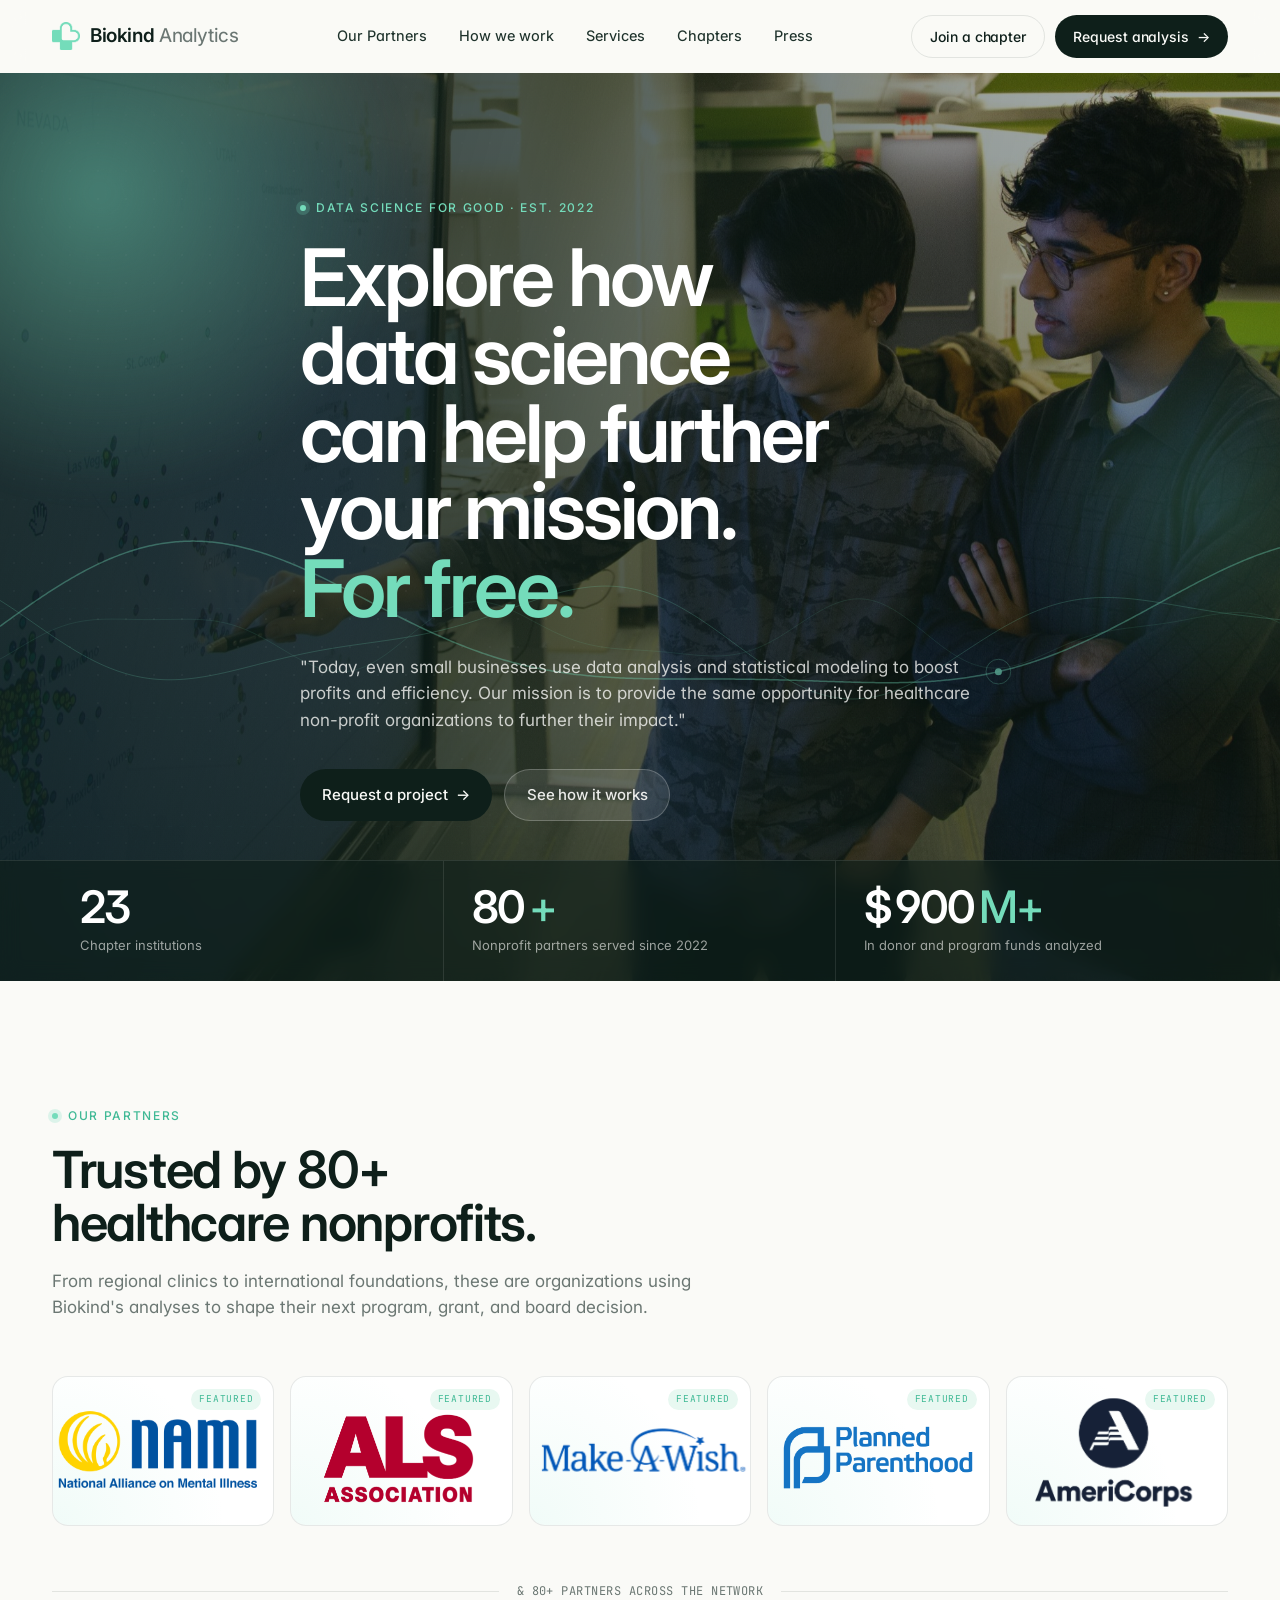
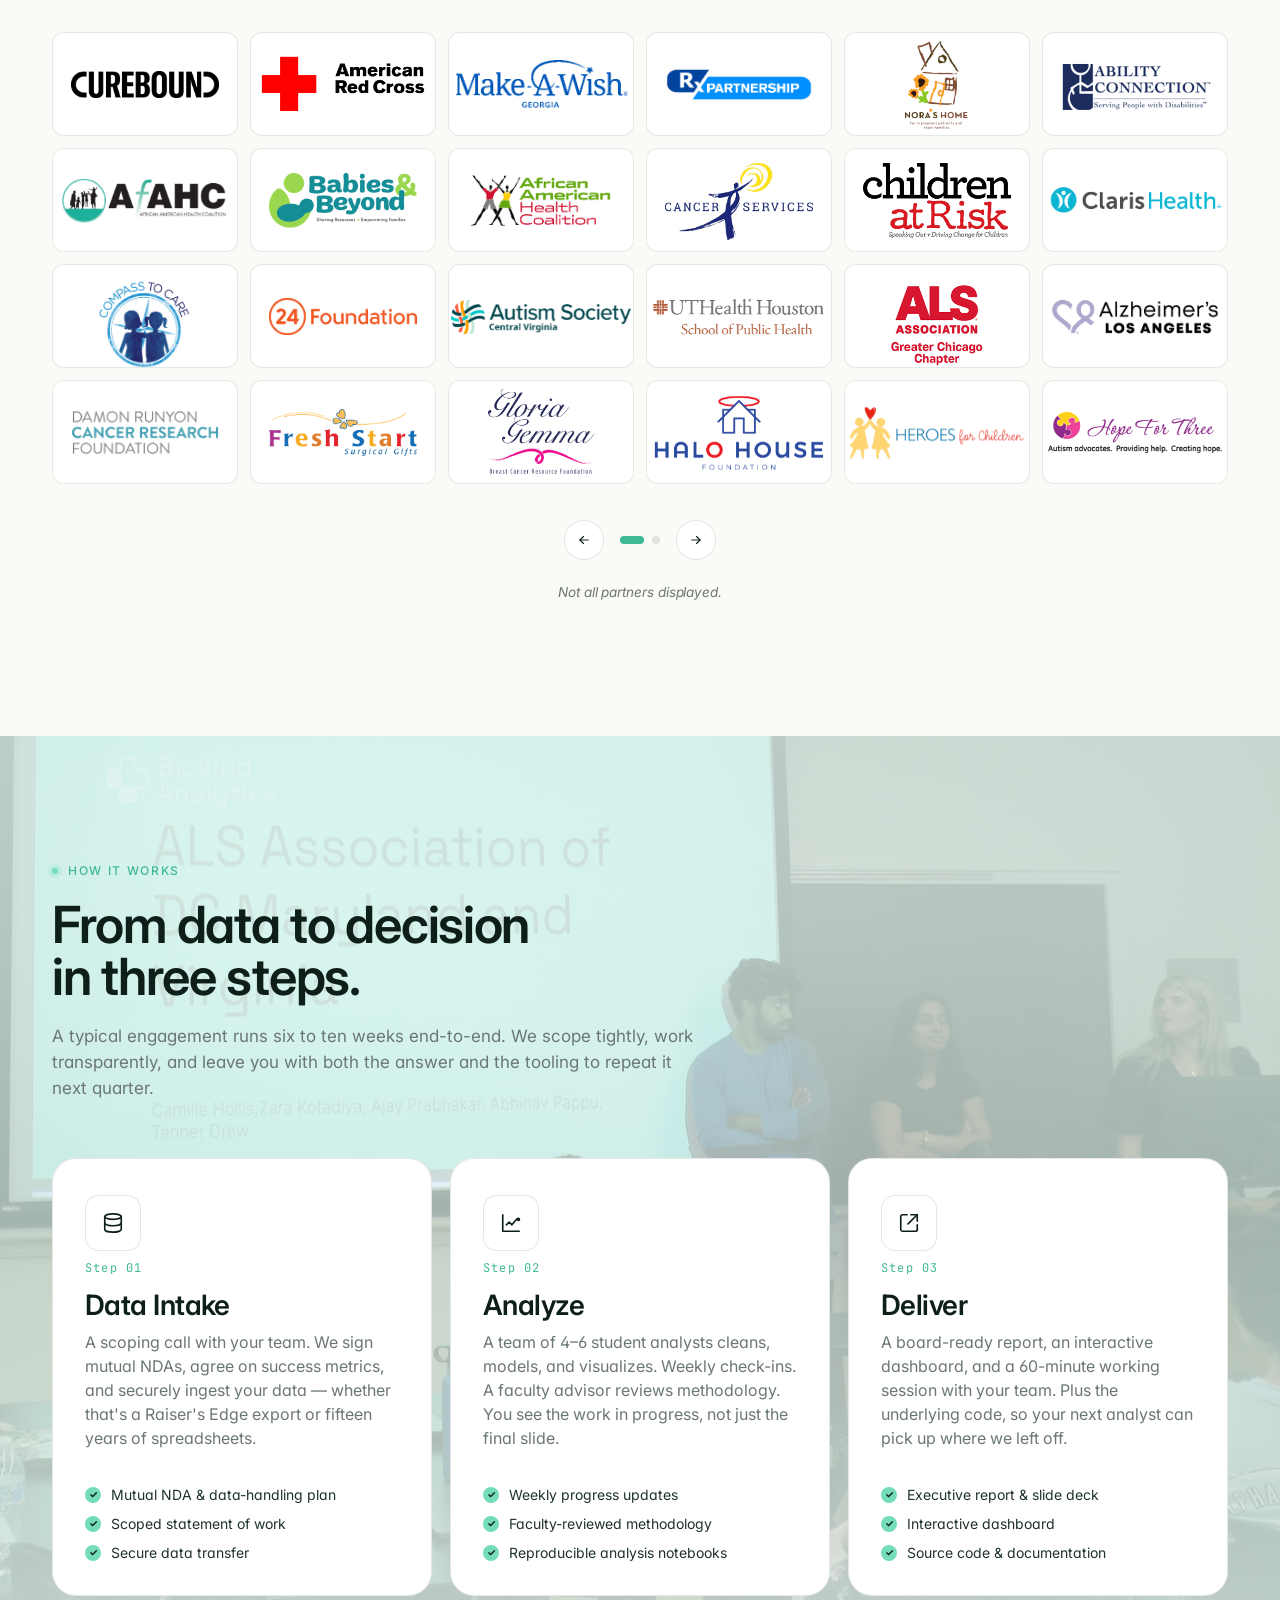
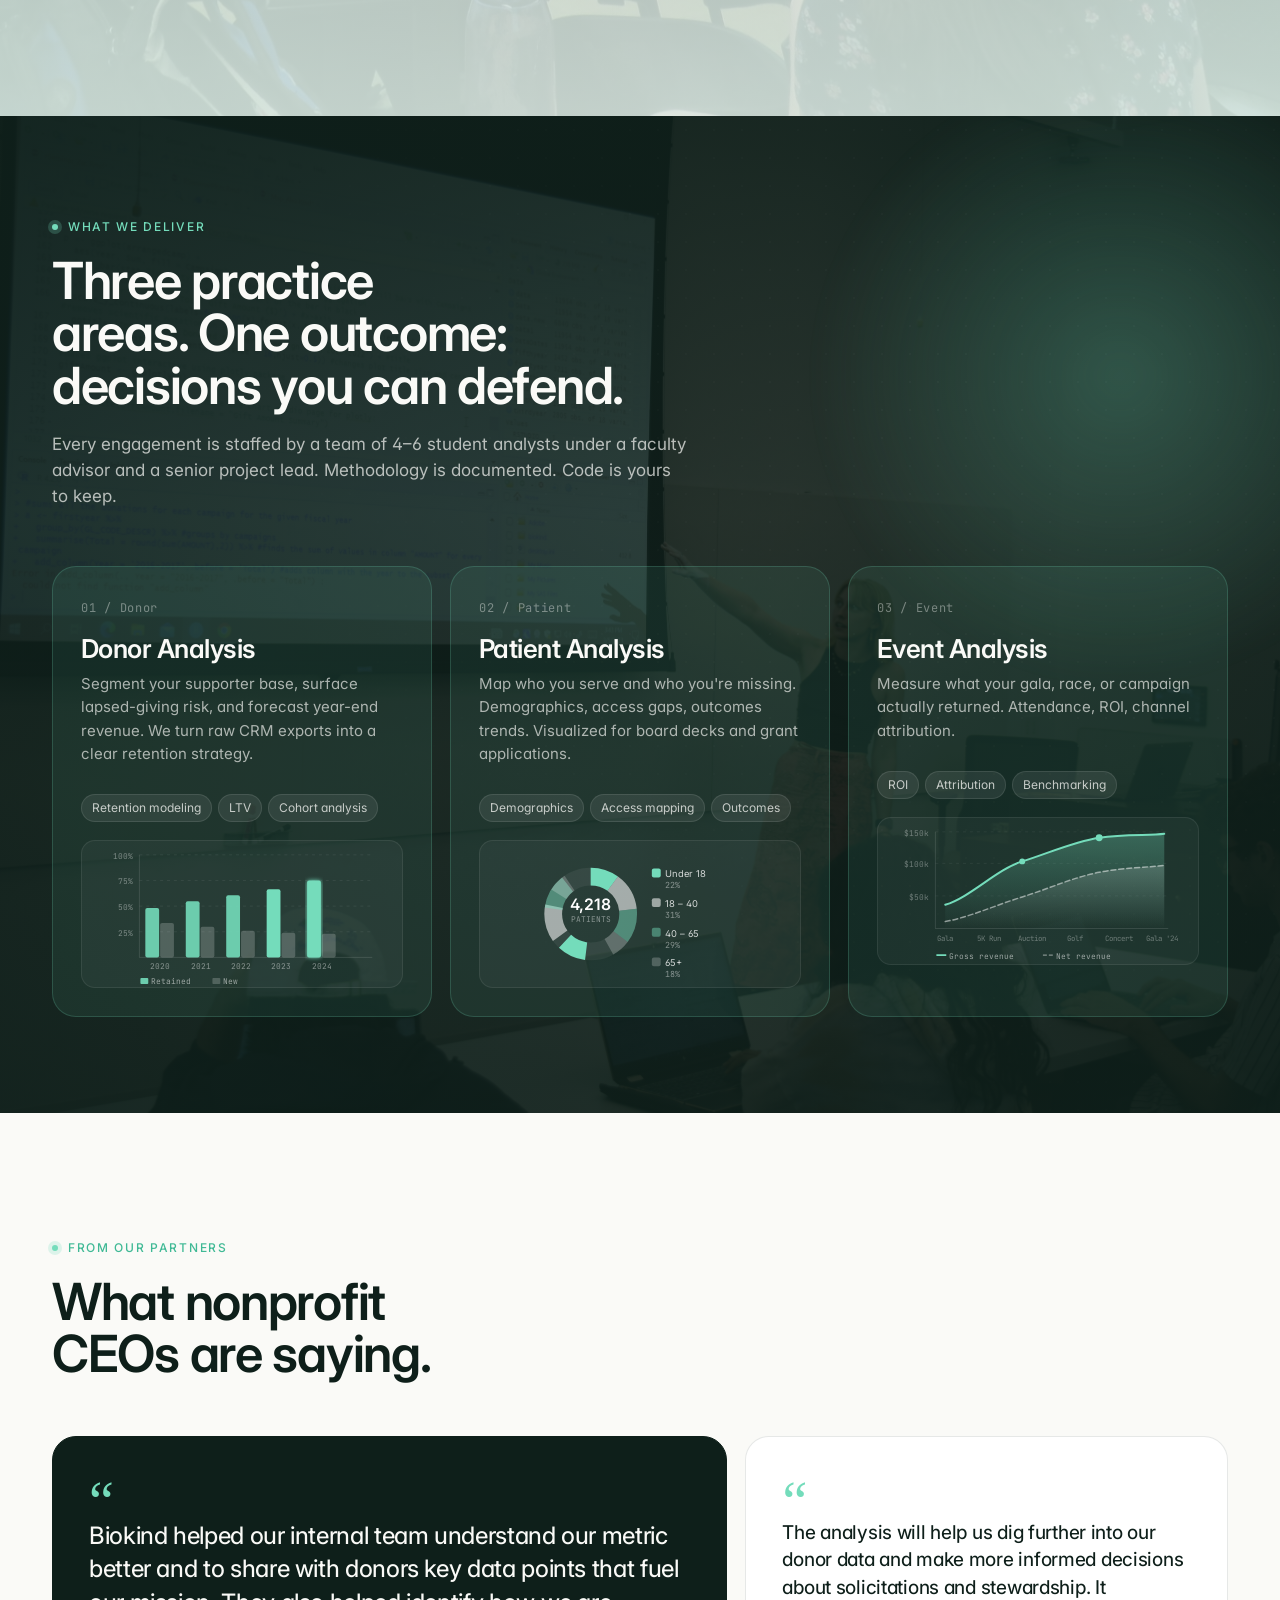
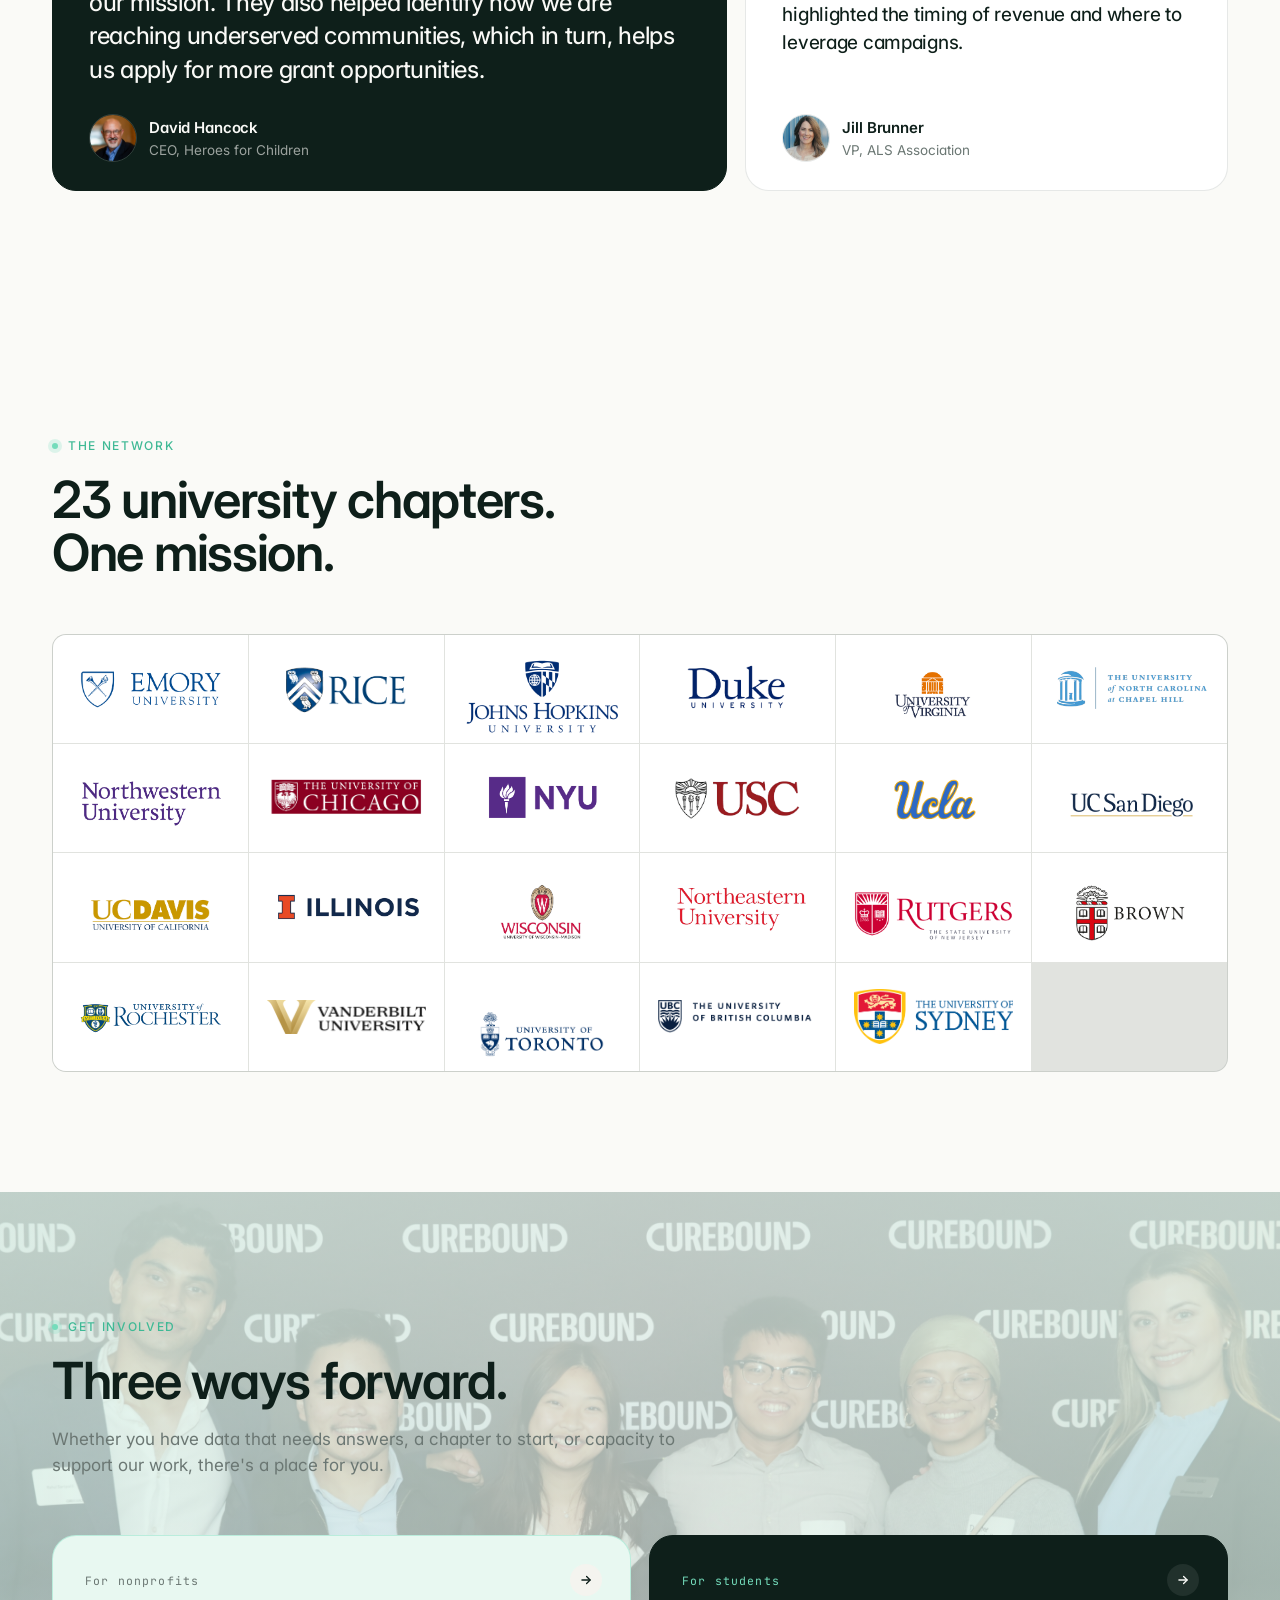
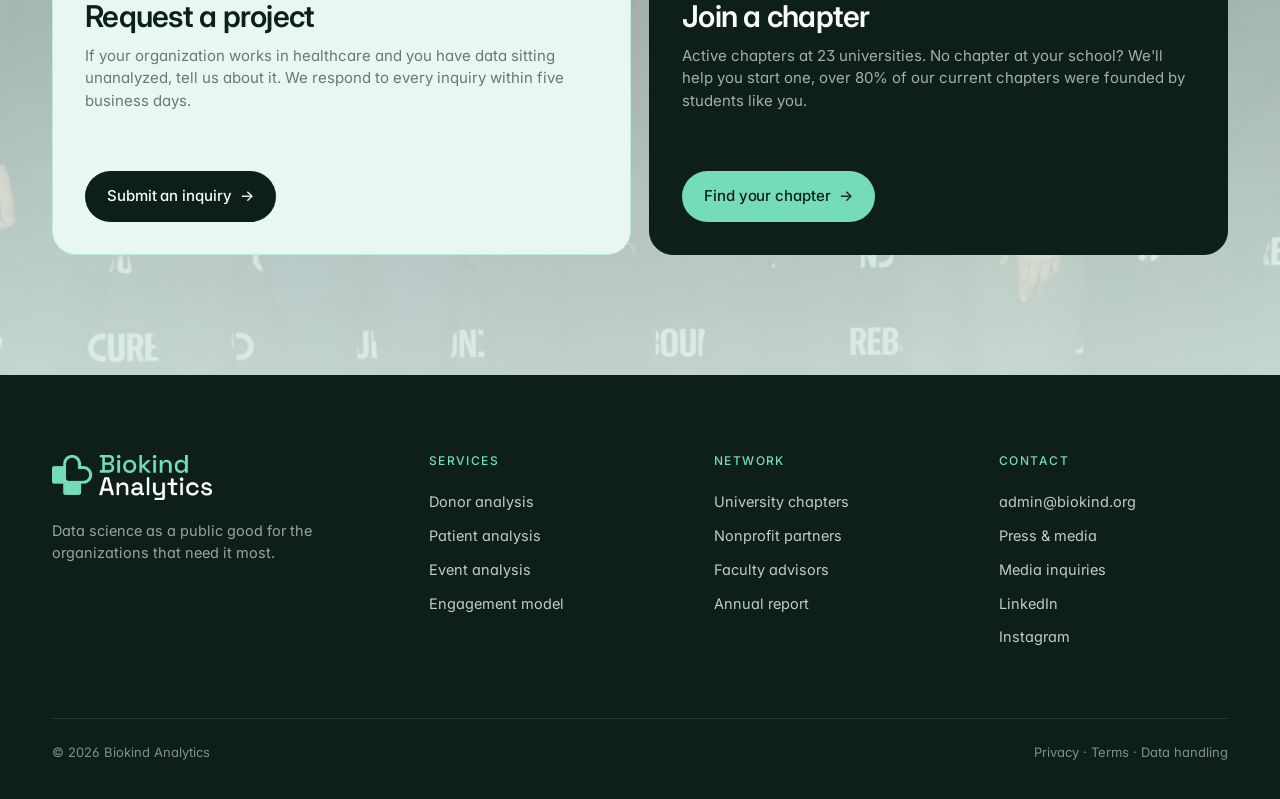
==== commit 6180e9dd: "Add mobile nav menu and responsive spacing fixes" ====
--- a/index.html
+++ b/index.html
@@ -31,6 +31,9 @@
       <a href="#cta" class="btn btn-ghost">Join a chapter</a>
       <a href="#cta" class="btn btn-primary">Request analysis<span class="arrow">→</span></a>
     </div>
+    <button class="nav-toggle" aria-label="Open menu" aria-expanded="false">
+      <span></span><span></span><span></span>
+    </button>
   </div>
 </header>
 
--- a/styles.css
+++ b/styles.css
@@ -223,8 +223,52 @@
   font-size: 14px;
 }
 
+/* ---- Hamburger button ---- */
+.nav-toggle {
+  display: none;
+  flex-direction: column;
+  justify-content: center;
+  gap: 5px;
+  width: 36px;
+  height: 36px;
+  padding: 6px;
+  border-radius: var(--radius-sm);
+  flex-shrink: 0;
+}
+.nav-toggle span {
+  display: block;
+  height: 2px;
+  background: var(--ink);
+  border-radius: 2px;
+  transition: transform .25s ease, opacity .2s ease;
+  transform-origin: center;
+}
+.nav-open .nav-toggle span:nth-child(1) { transform: translateY(7px) rotate(45deg); }
+.nav-open .nav-toggle span:nth-child(2) { opacity: 0; }
+.nav-open .nav-toggle span:nth-child(3) { transform: translateY(-7px) rotate(-45deg); }
+
 @media (max-width: 880px) {
-  .nav-links { display: none; }
+  .nav-toggle { display: flex; }
+  .nav-cta { display: none; }
+  .nav-links {
+    display: none;
+    position: absolute;
+    top: 100%;
+    left: 0;
+    right: 0;
+    flex-direction: column;
+    background: var(--white);
+    border-bottom: 1px solid var(--line);
+    padding: 12px 16px 20px;
+    gap: 2px;
+    box-shadow: var(--shadow);
+  }
+  .nav-open .nav-links { display: flex; }
+  .nav-links a {
+    border-radius: var(--radius-sm);
+    padding: 12px 14px;
+    font-size: 15px;
+  }
 }
 
 /* ============== Hero (full-bleed) ============== */
@@ -1345,6 +1389,7 @@
 }
 @media (max-width: 640px) {
   .container { padding: 0 20px; }
+  .section { padding: 60px 0; }
   .hero-stats { grid-template-columns: 1fr; }
   .hero-stats .stat { border-right: none; border-bottom: 1px solid var(--line); }
   .impact-grid { grid-template-columns: 1fr; }
@@ -1352,6 +1397,11 @@
   .foot-grid { grid-template-columns: 1fr; }
   .fc-1, .fc-2 { display: none; }
   .press-inner { justify-content: flex-start; }
+  .btn { padding: 12px 18px; }
+  .partners-grid { gap: 10px; }
+}
+@media (max-width: 400px) {
+  .container { padding: 0 16px; }
 }
 
 /* ============================================================= */
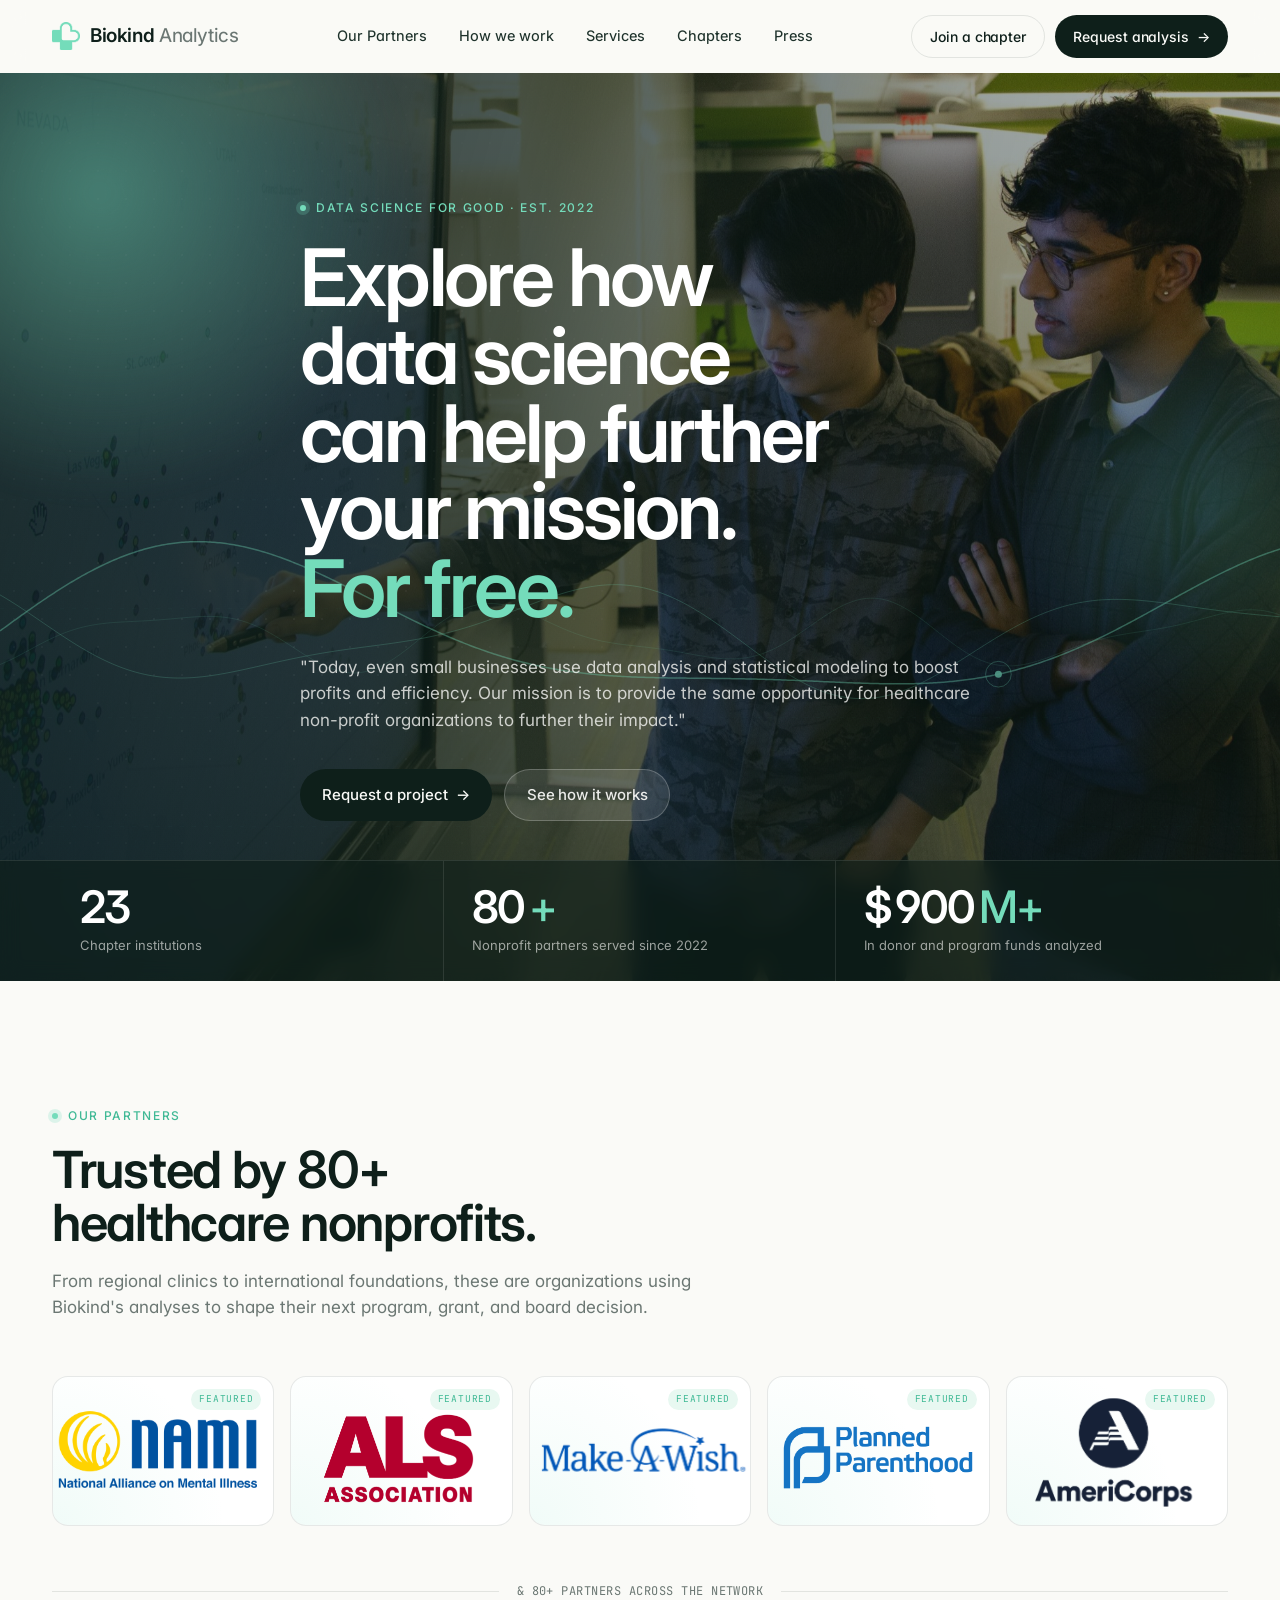
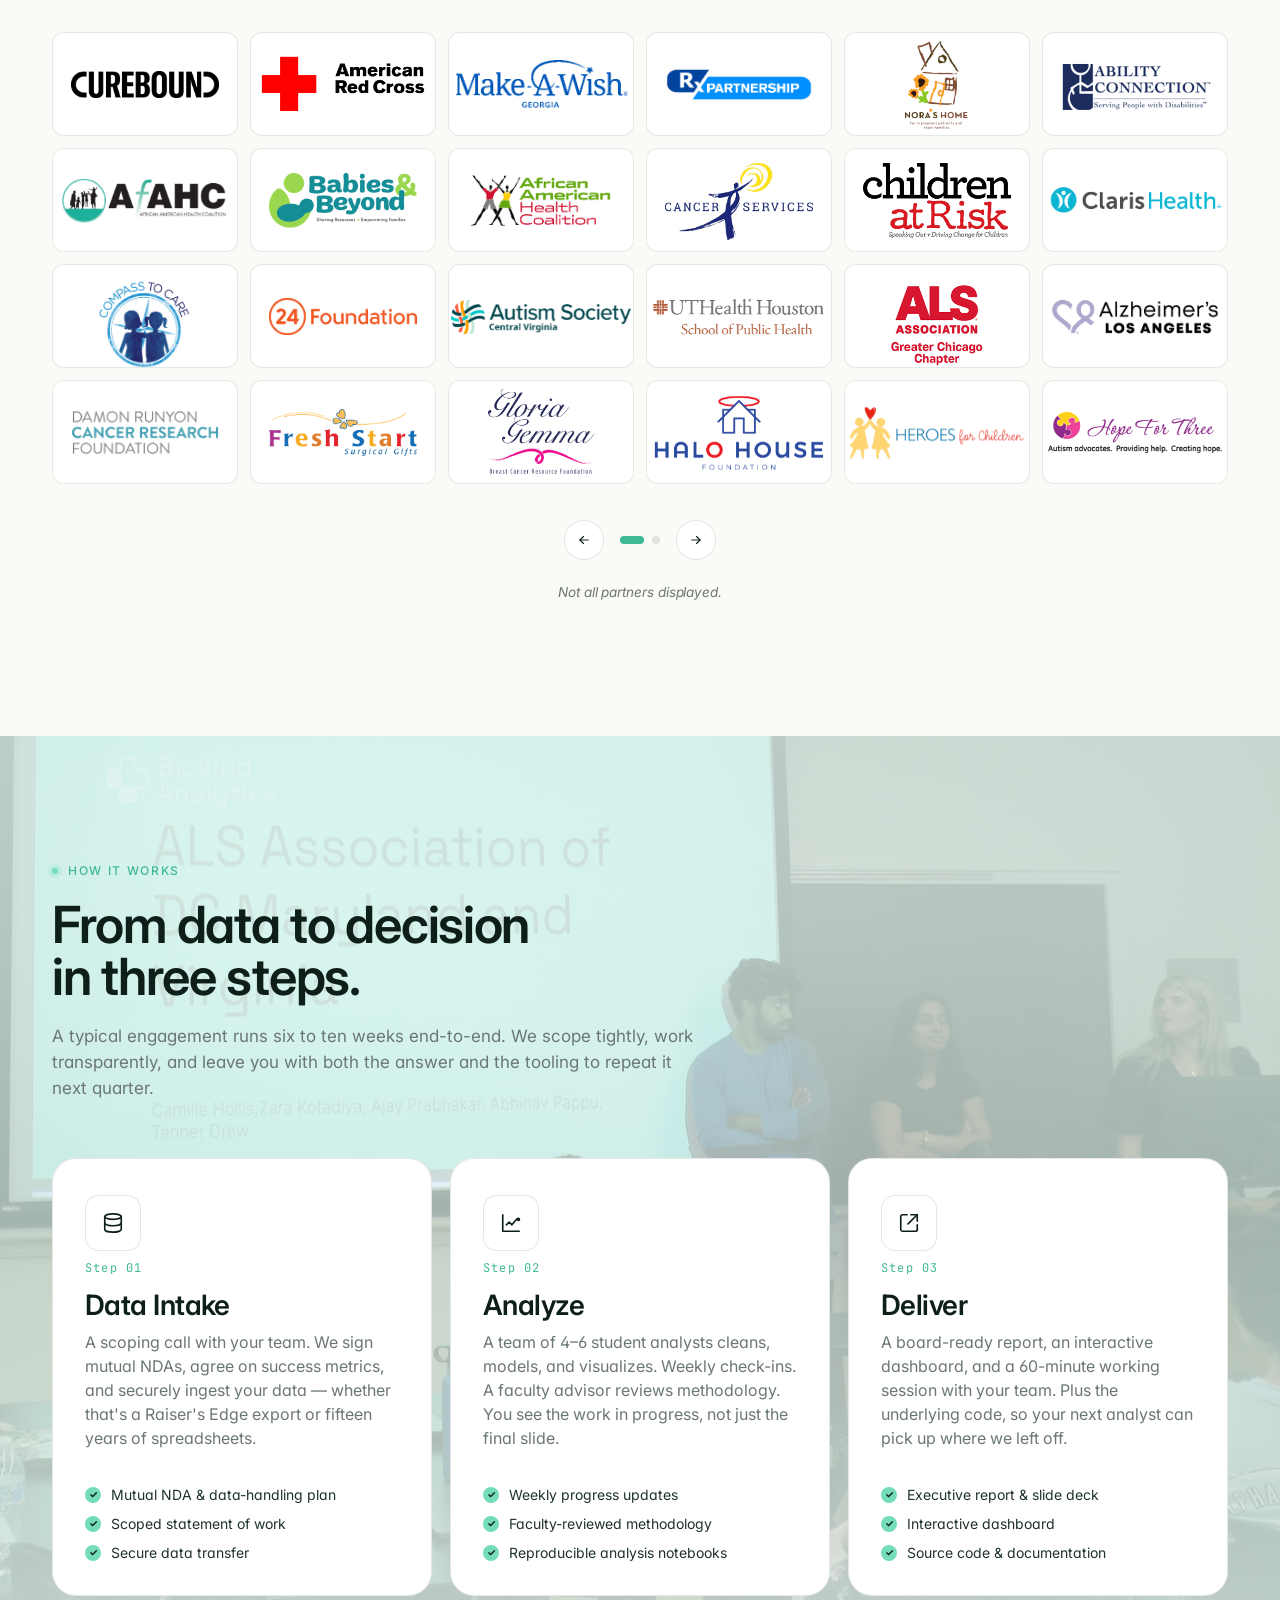
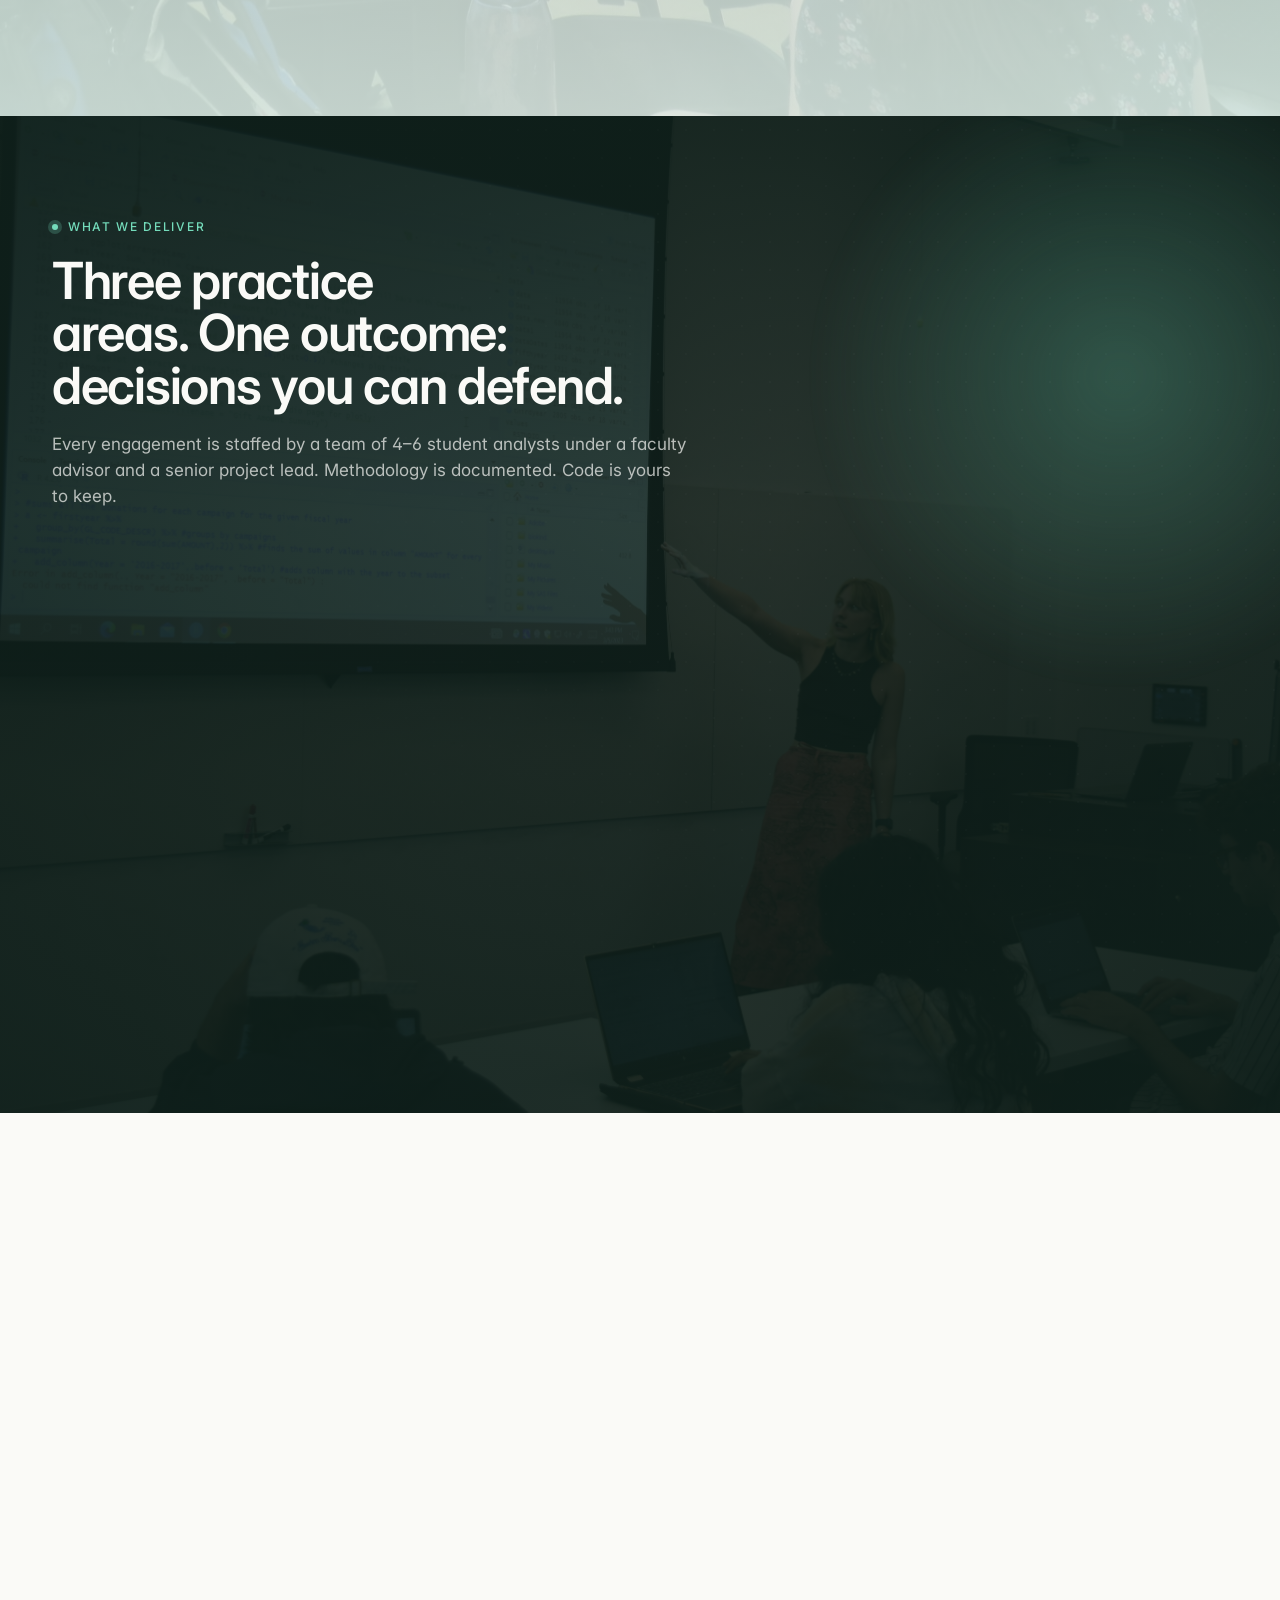
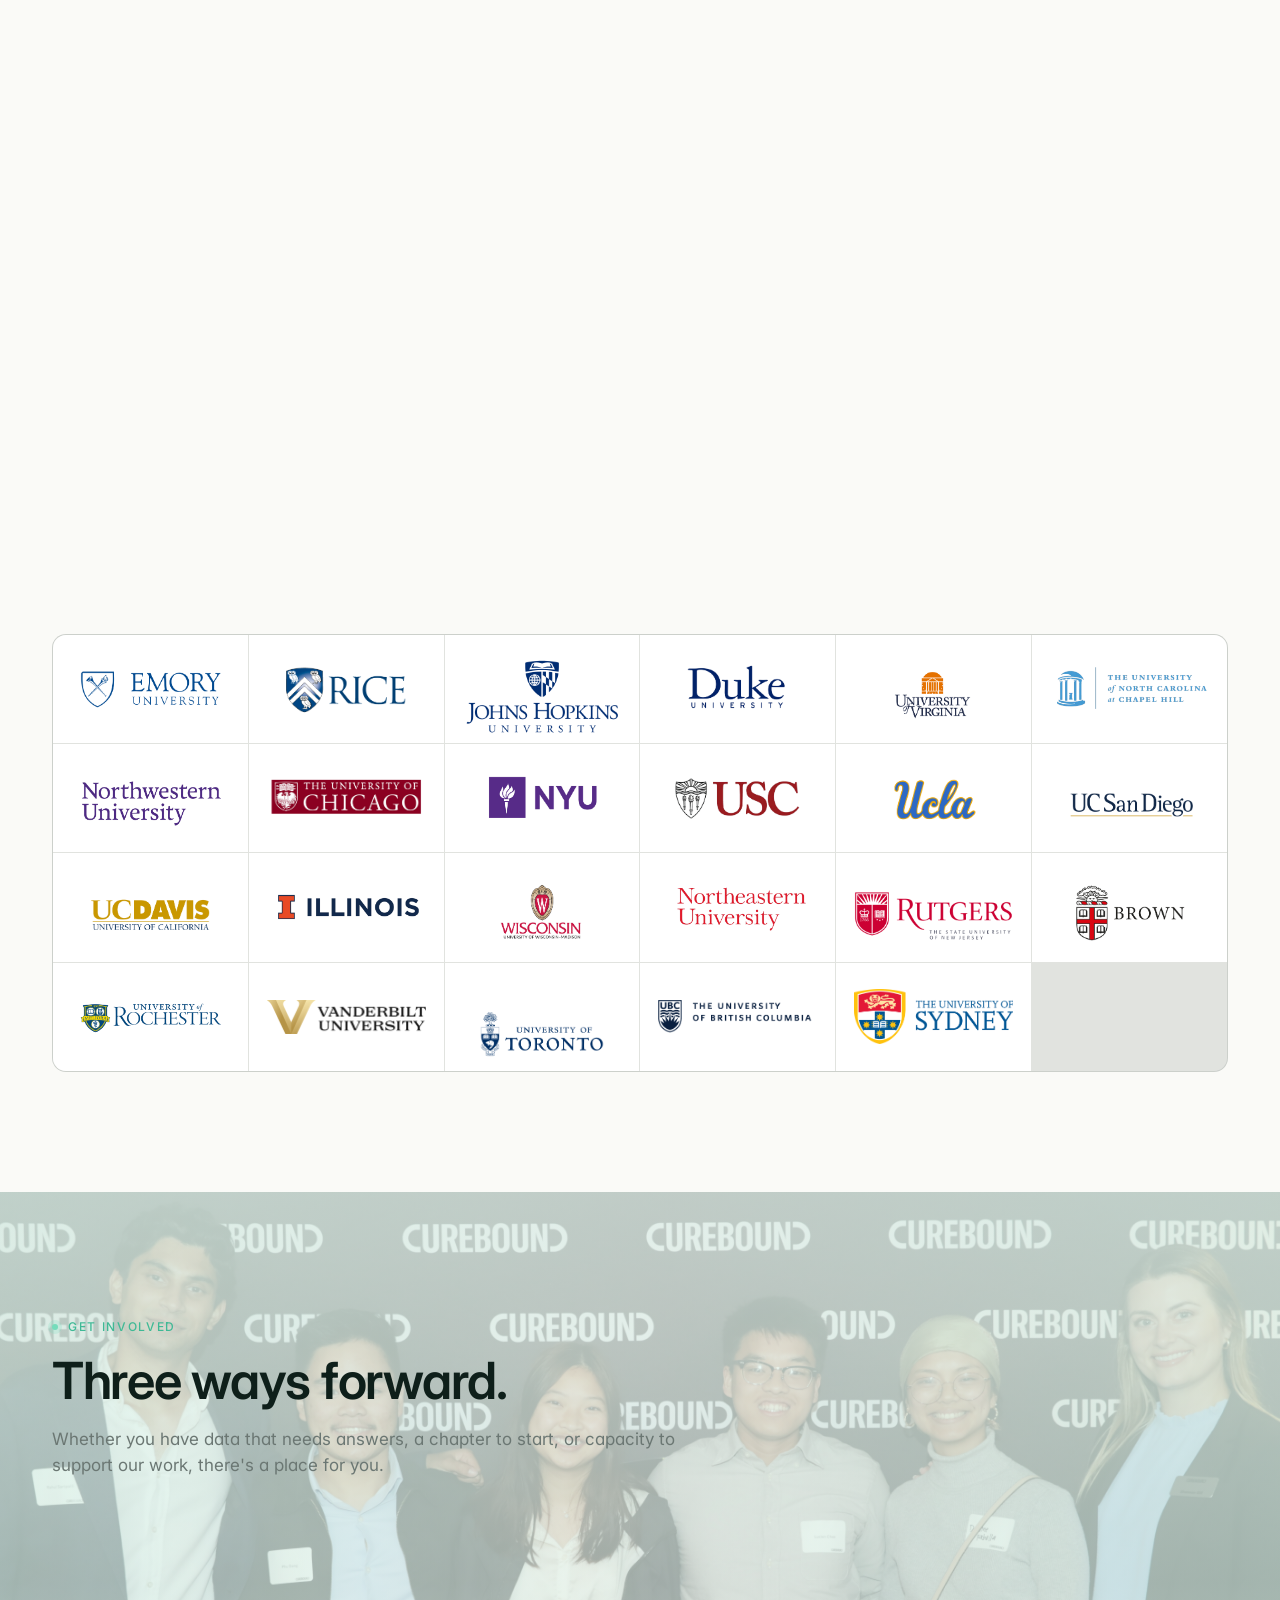
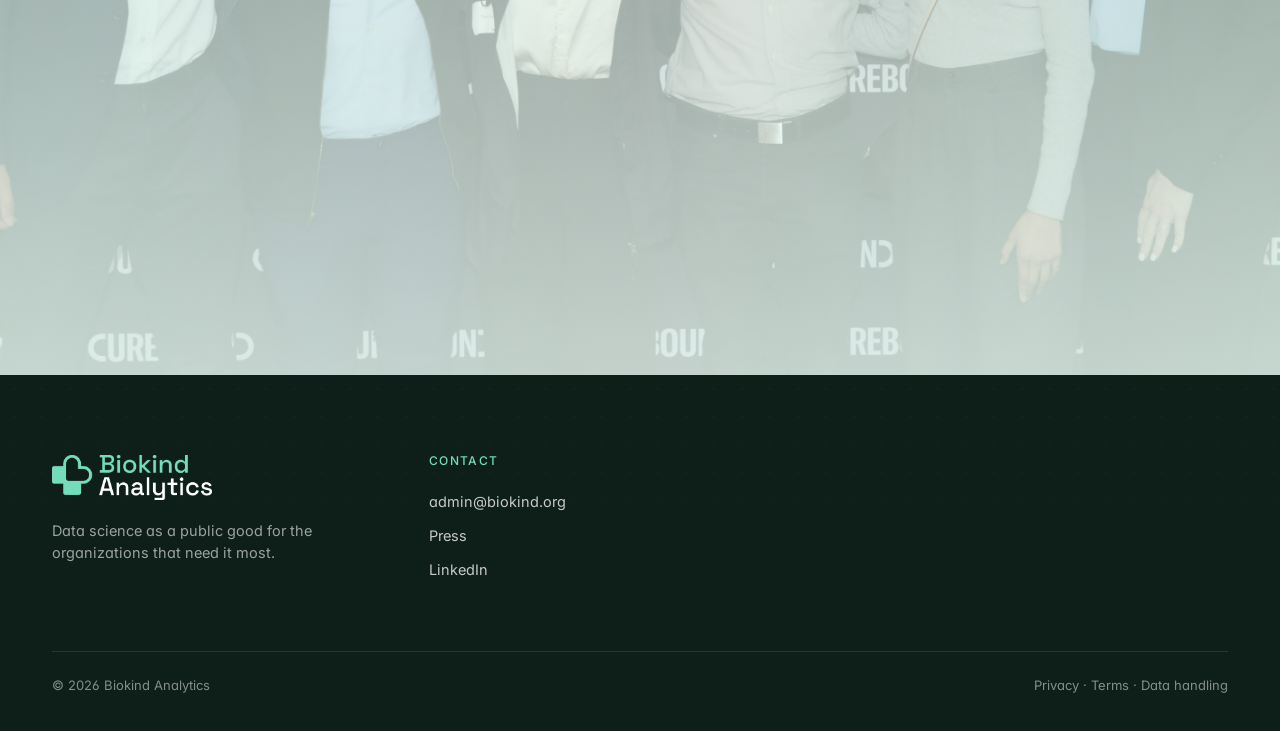
==== commit 94f60608: "Fix hero quote visibility on mobile; clean up footer" ====
--- a/index.html
+++ b/index.html
@@ -498,26 +498,10 @@
         <p>Data science as a public good for the organizations that need it most.</p>
       </div>
       <div class="foot-col">
-        <h4>Services</h4>
-        <a href="#services">Donor analysis</a>
-        <a href="#services">Patient analysis</a>
-        <a href="#services">Event analysis</a>
-        <a href="#how">Engagement model</a>
-      </div>
-      <div class="foot-col">
-        <h4>Network</h4>
-        <a href="#chapters">University chapters</a>
-        <a href="#chapters">Nonprofit partners</a>
-        <a href="#">Faculty advisors</a>
-        <a href="#">Annual report</a>
-      </div>
-      <div class="foot-col">
         <h4>Contact</h4>
         <a href="mailto:admin@biokind.org">admin@biokind.org</a>
-        <a href="Press.html">Press &amp; media</a>
-        <a href="mailto:admin@biokind.org?subject=Media%20inquiry">Media inquiries</a>
-        <a href="#">LinkedIn</a>
-        <a href="#">Instagram</a>
+        <a href="Press.html">Press</a>
+        <a href="https://www.linkedin.com/company/biokindanalytics" target="_blank" rel="noopener">LinkedIn</a>
       </div>
     </div>
     <div class="foot-bottom">
--- a/styles.css
+++ b/styles.css
@@ -1390,6 +1390,9 @@
 @media (max-width: 640px) {
   .container { padding: 0 20px; }
   .section { padding: 60px 0; }
+  .hero-content { padding-top: 80px; padding-bottom: 40px; }
+  .hero-full { min-height: 0; }
+  .hero-stats-bar { position: relative; bottom: auto; }
   .hero-stats { grid-template-columns: 1fr; }
   .hero-stats .stat { border-right: none; border-bottom: 1px solid var(--line); }
   .impact-grid { grid-template-columns: 1fr; }
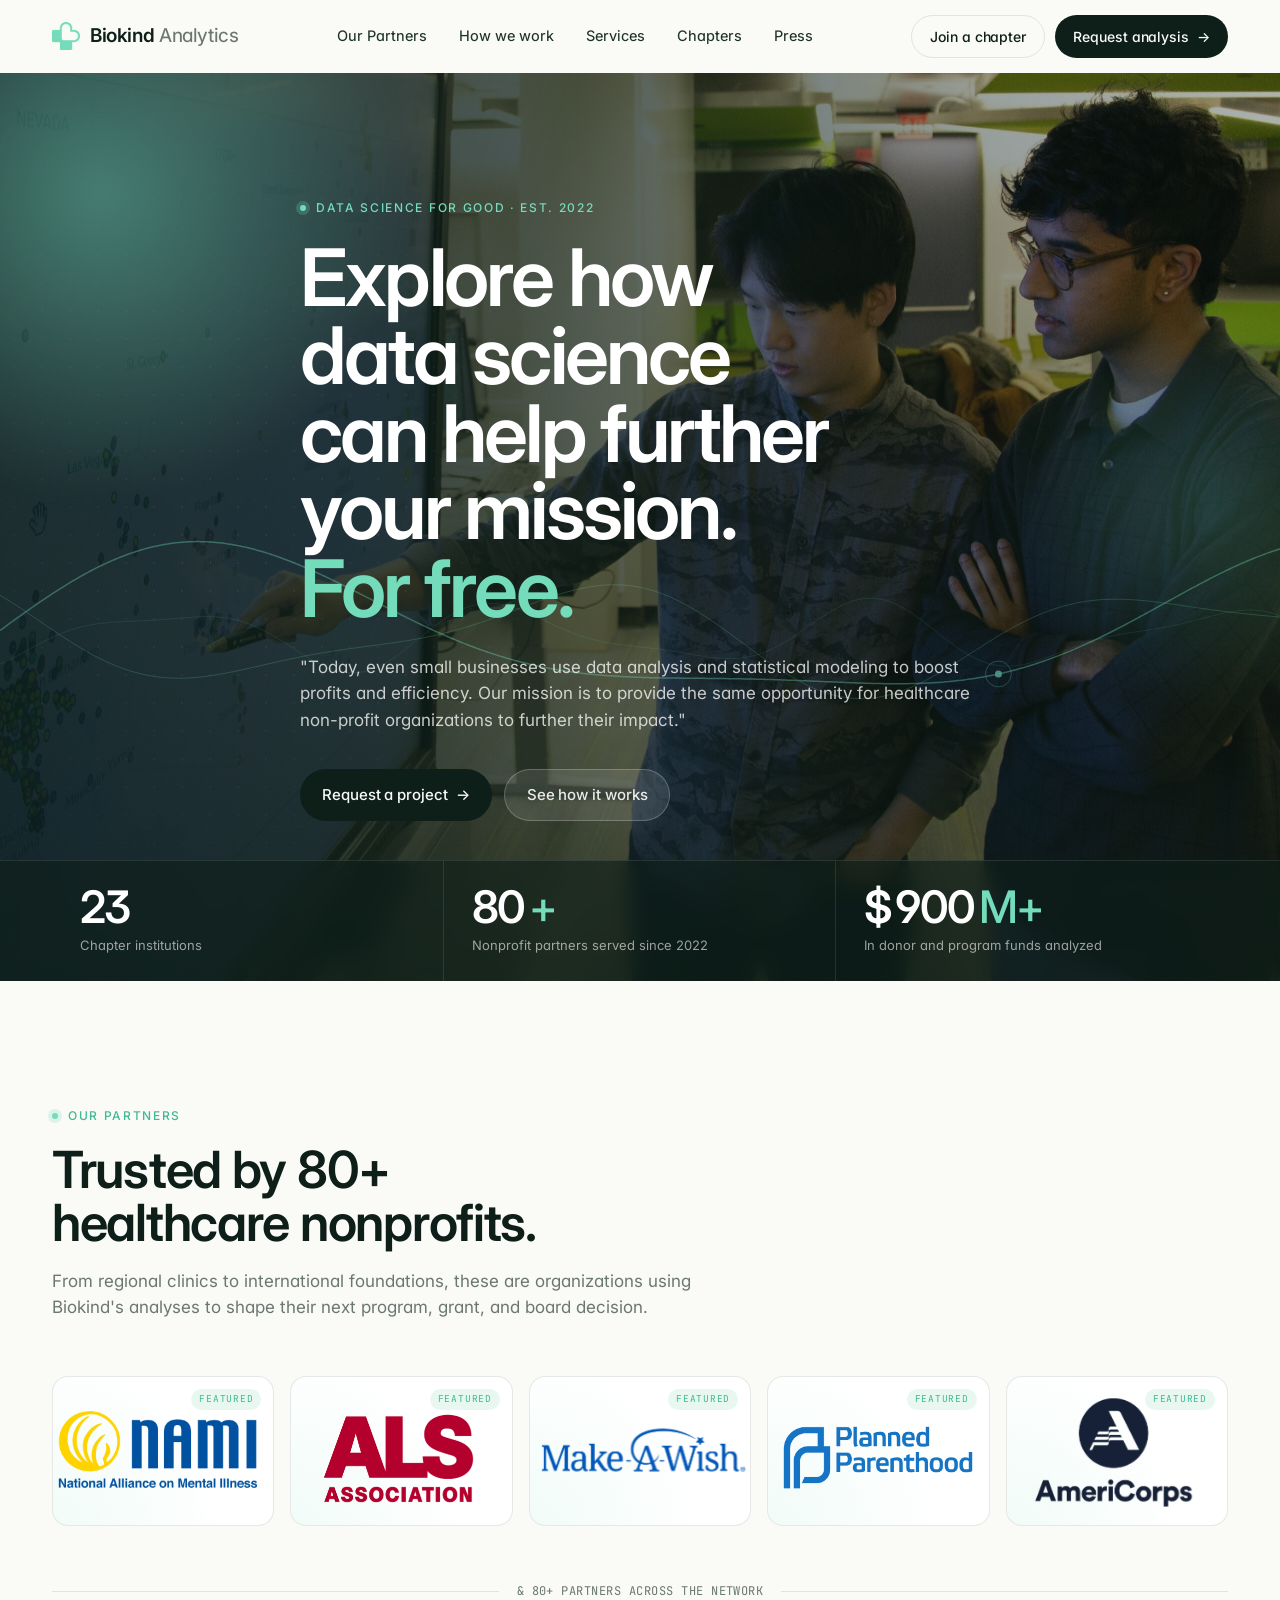
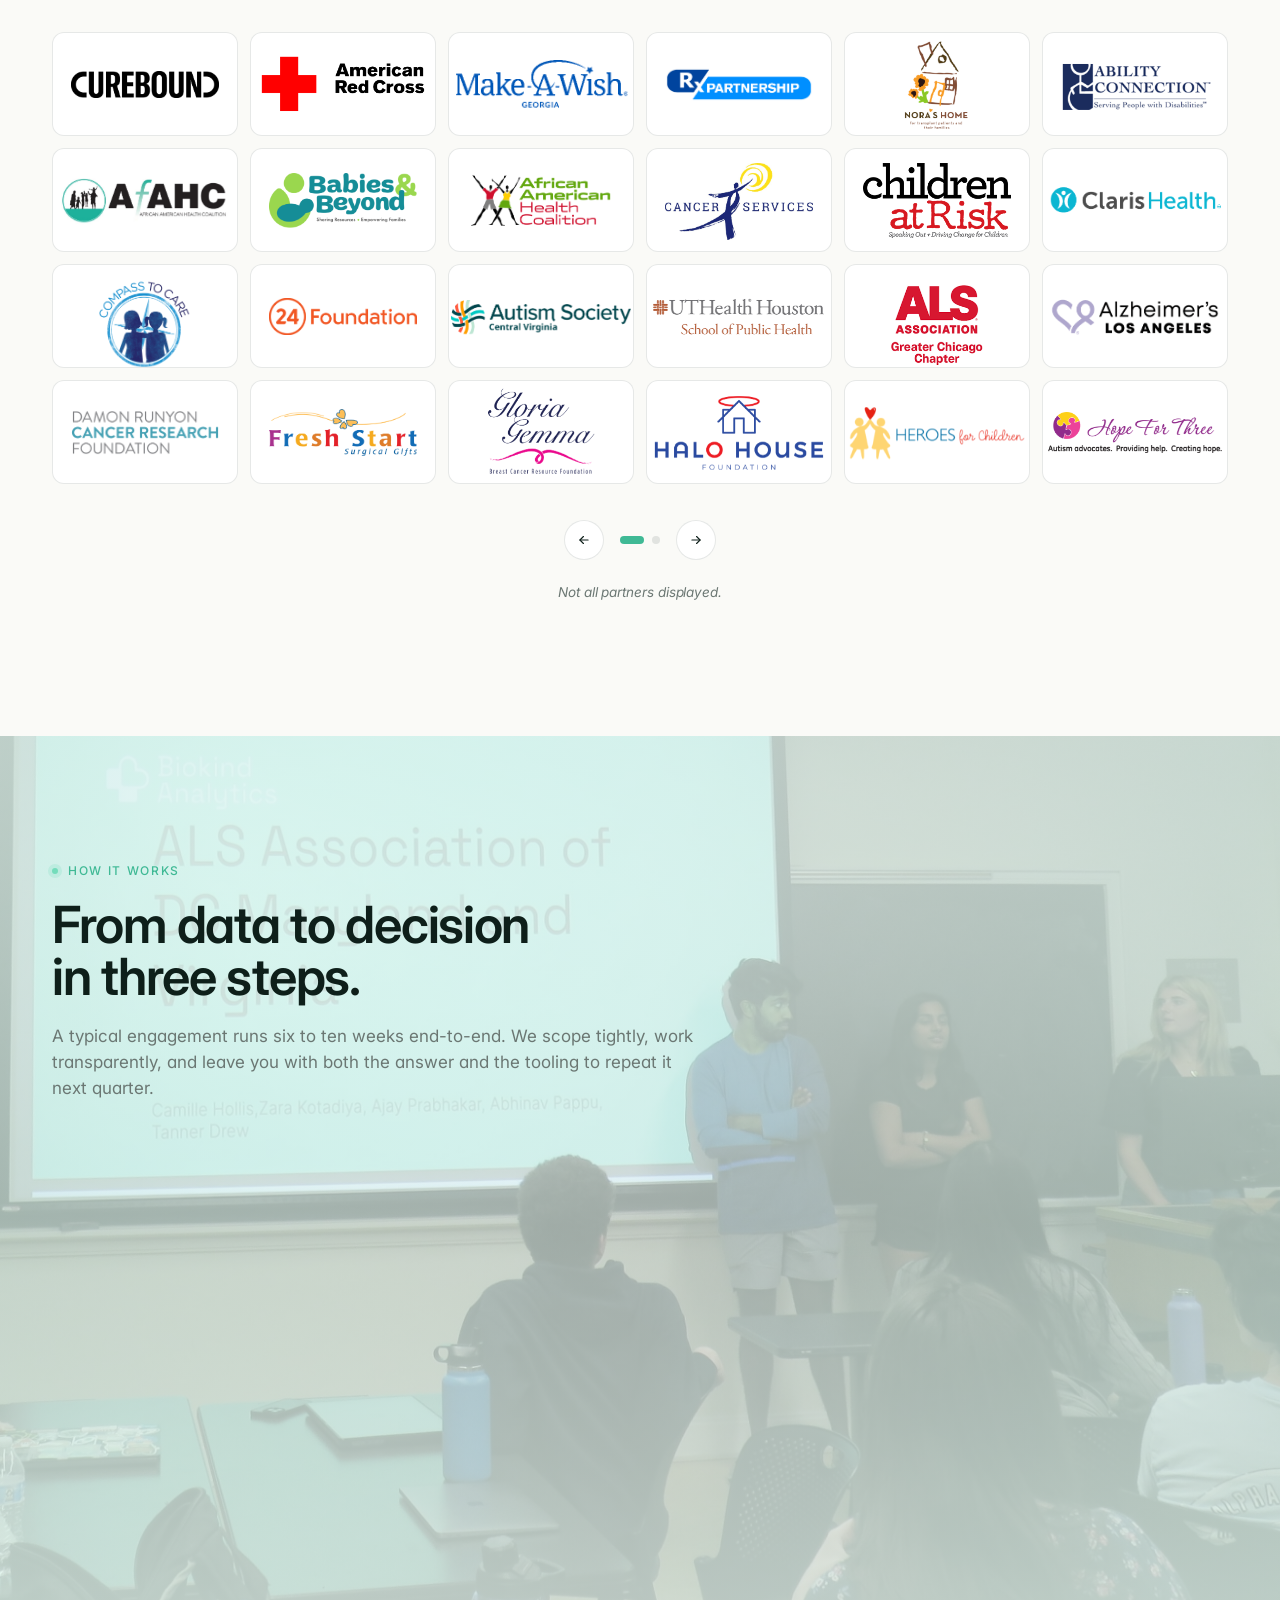
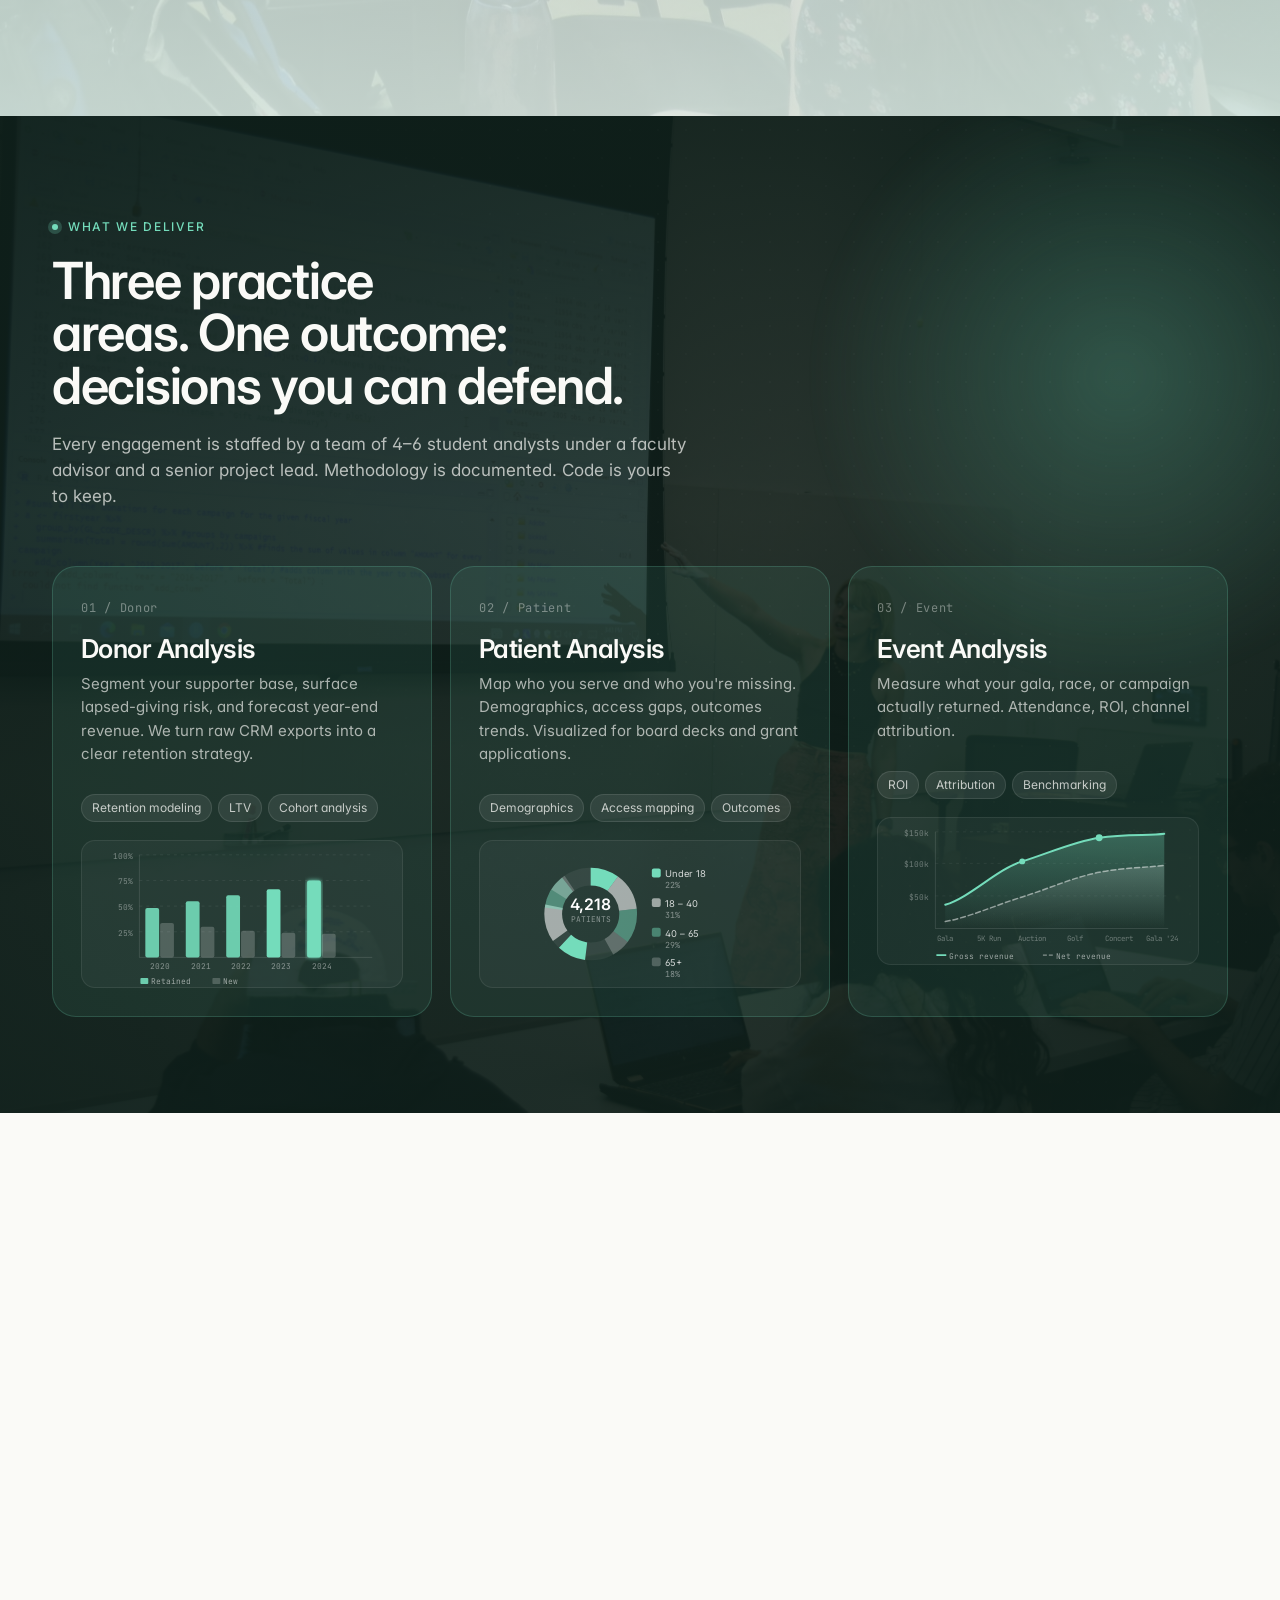
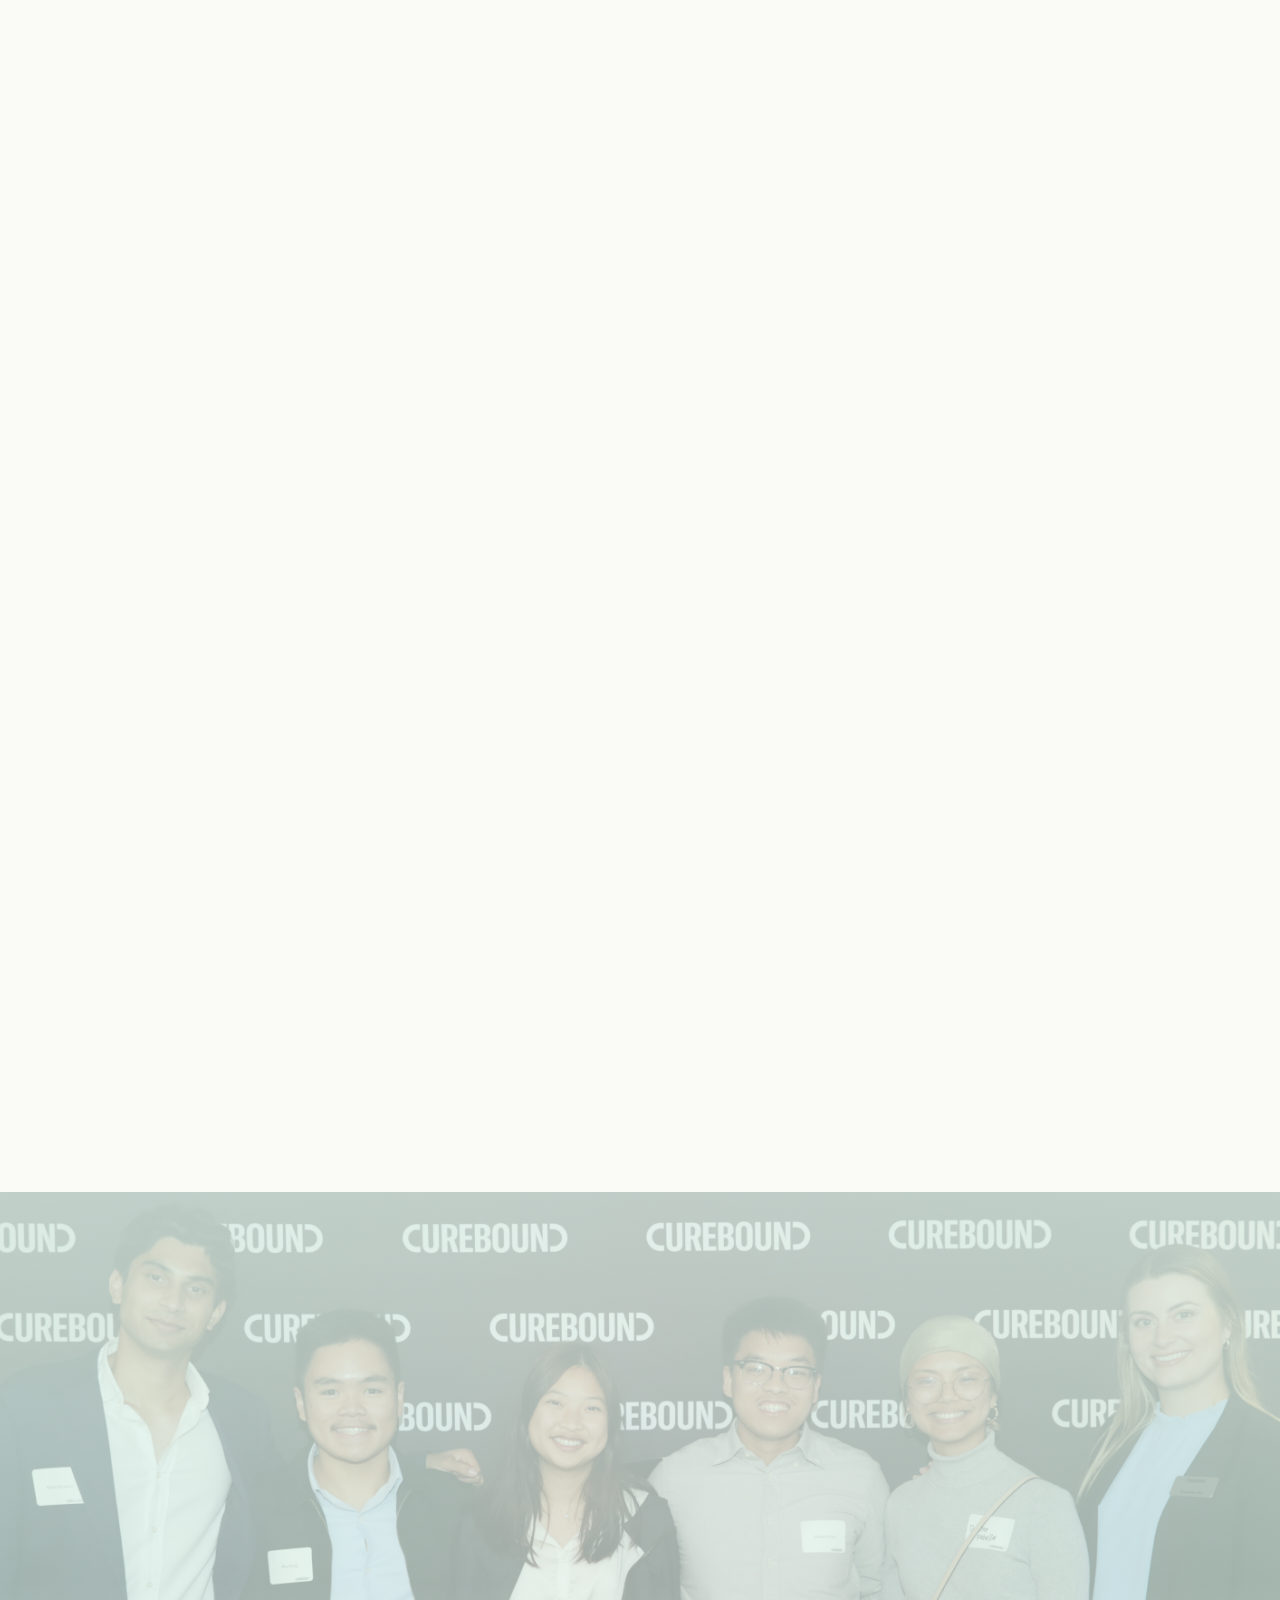
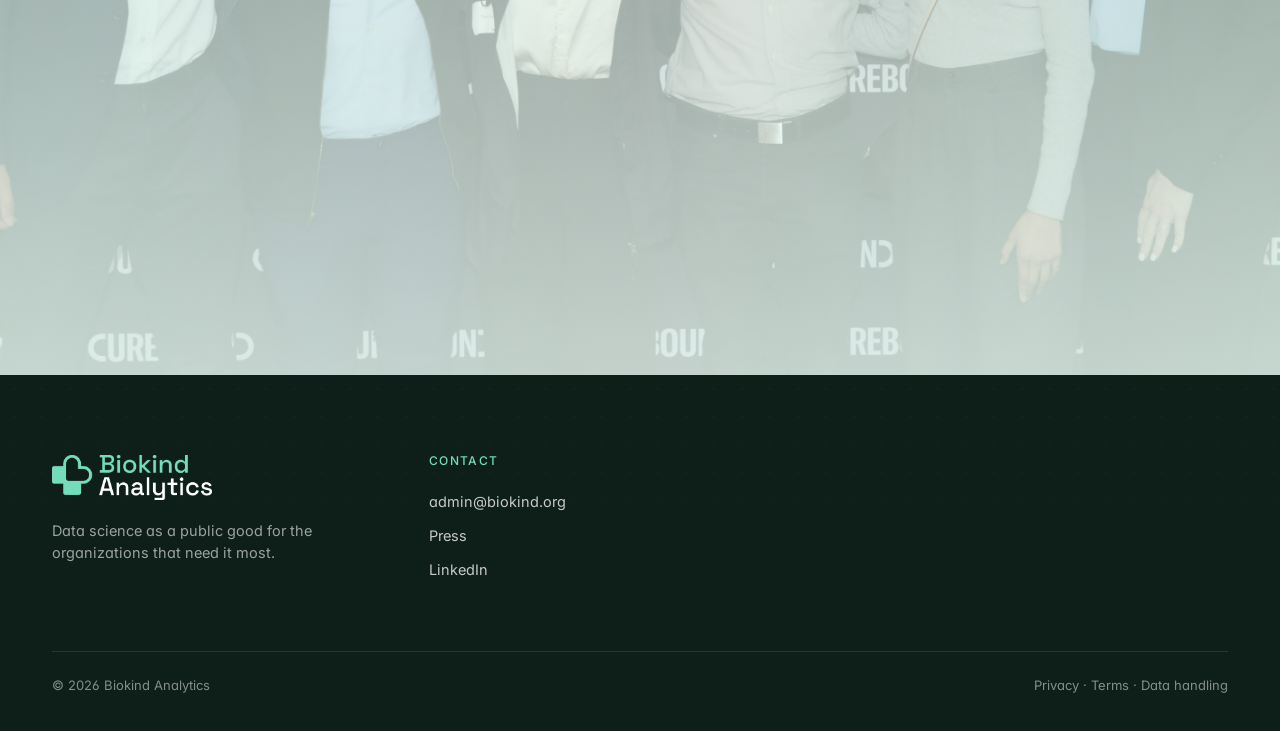
==== commit 6858d688: "Wire Get Involved mailto links; remove custom domain (serve via github.io)" ====
--- a/index.html
+++ b/index.html
@@ -472,7 +472,7 @@
         <span class="corner" aria-hidden="true">
           <svg width="14" height="14" viewBox="0 0 24 24" fill="none" stroke="currentColor" stroke-width="2.2" stroke-linecap="round" stroke-linejoin="round"><path d="M5 12h14"/><path d="M13 6l6 6-6 6"/></svg>
         </span>
-        <a href="#" class="btn btn-primary">Submit an inquiry<span class="arrow">→</span></a>
+        <a href="mailto:admin@biokind.org" class="btn btn-primary">Submit an inquiry<span class="arrow">→</span></a>
       </article>
 
       <article class="cta-card dark reveal">
@@ -482,7 +482,7 @@
         <span class="corner" aria-hidden="true">
           <svg width="14" height="14" viewBox="0 0 24 24" fill="none" stroke="currentColor" stroke-width="2.2" stroke-linecap="round" stroke-linejoin="round"><path d="M5 12h14"/><path d="M13 6l6 6-6 6"/></svg>
         </span>
-        <a href="#" class="btn btn-secondary">Find your chapter<span class="arrow">→</span></a>
+        <a href="mailto:admin@biokind.org" class="btn btn-secondary">Find your chapter<span class="arrow">→</span></a>
       </article>
     </div>
   </div>
